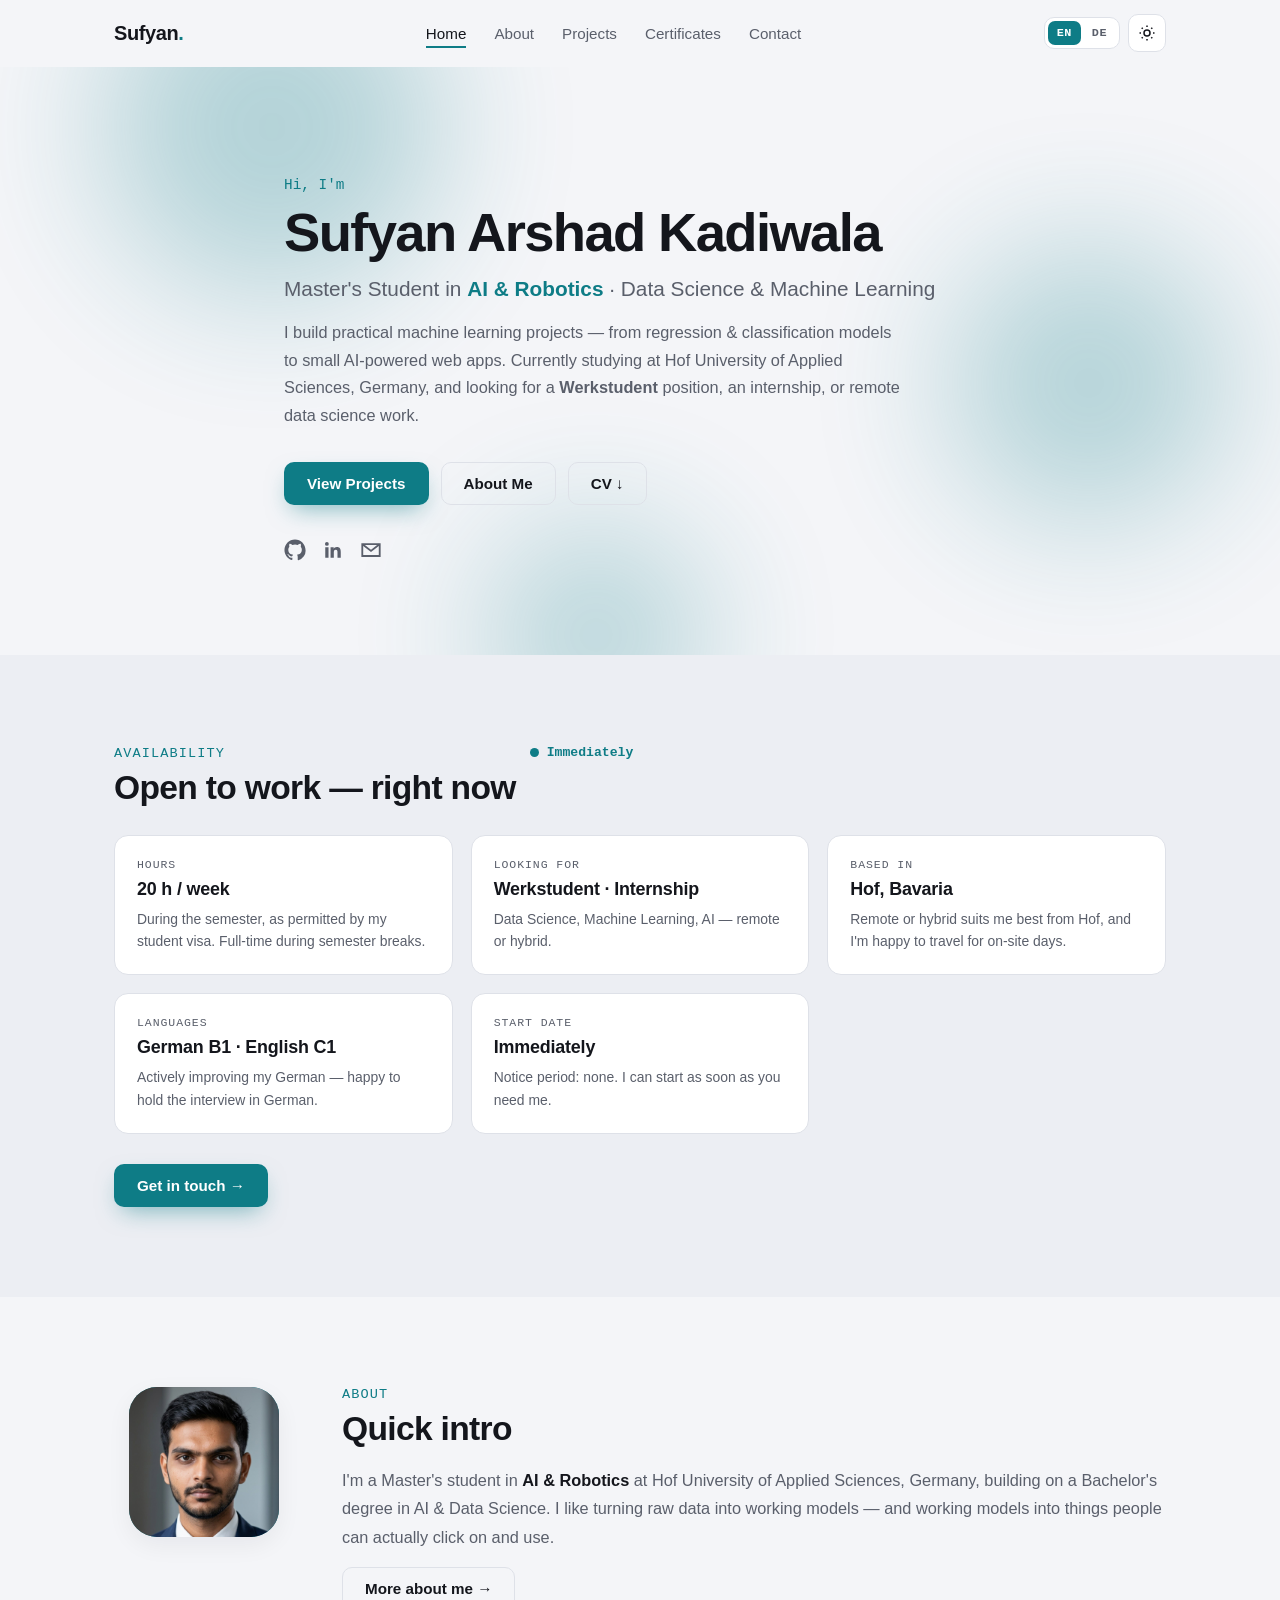
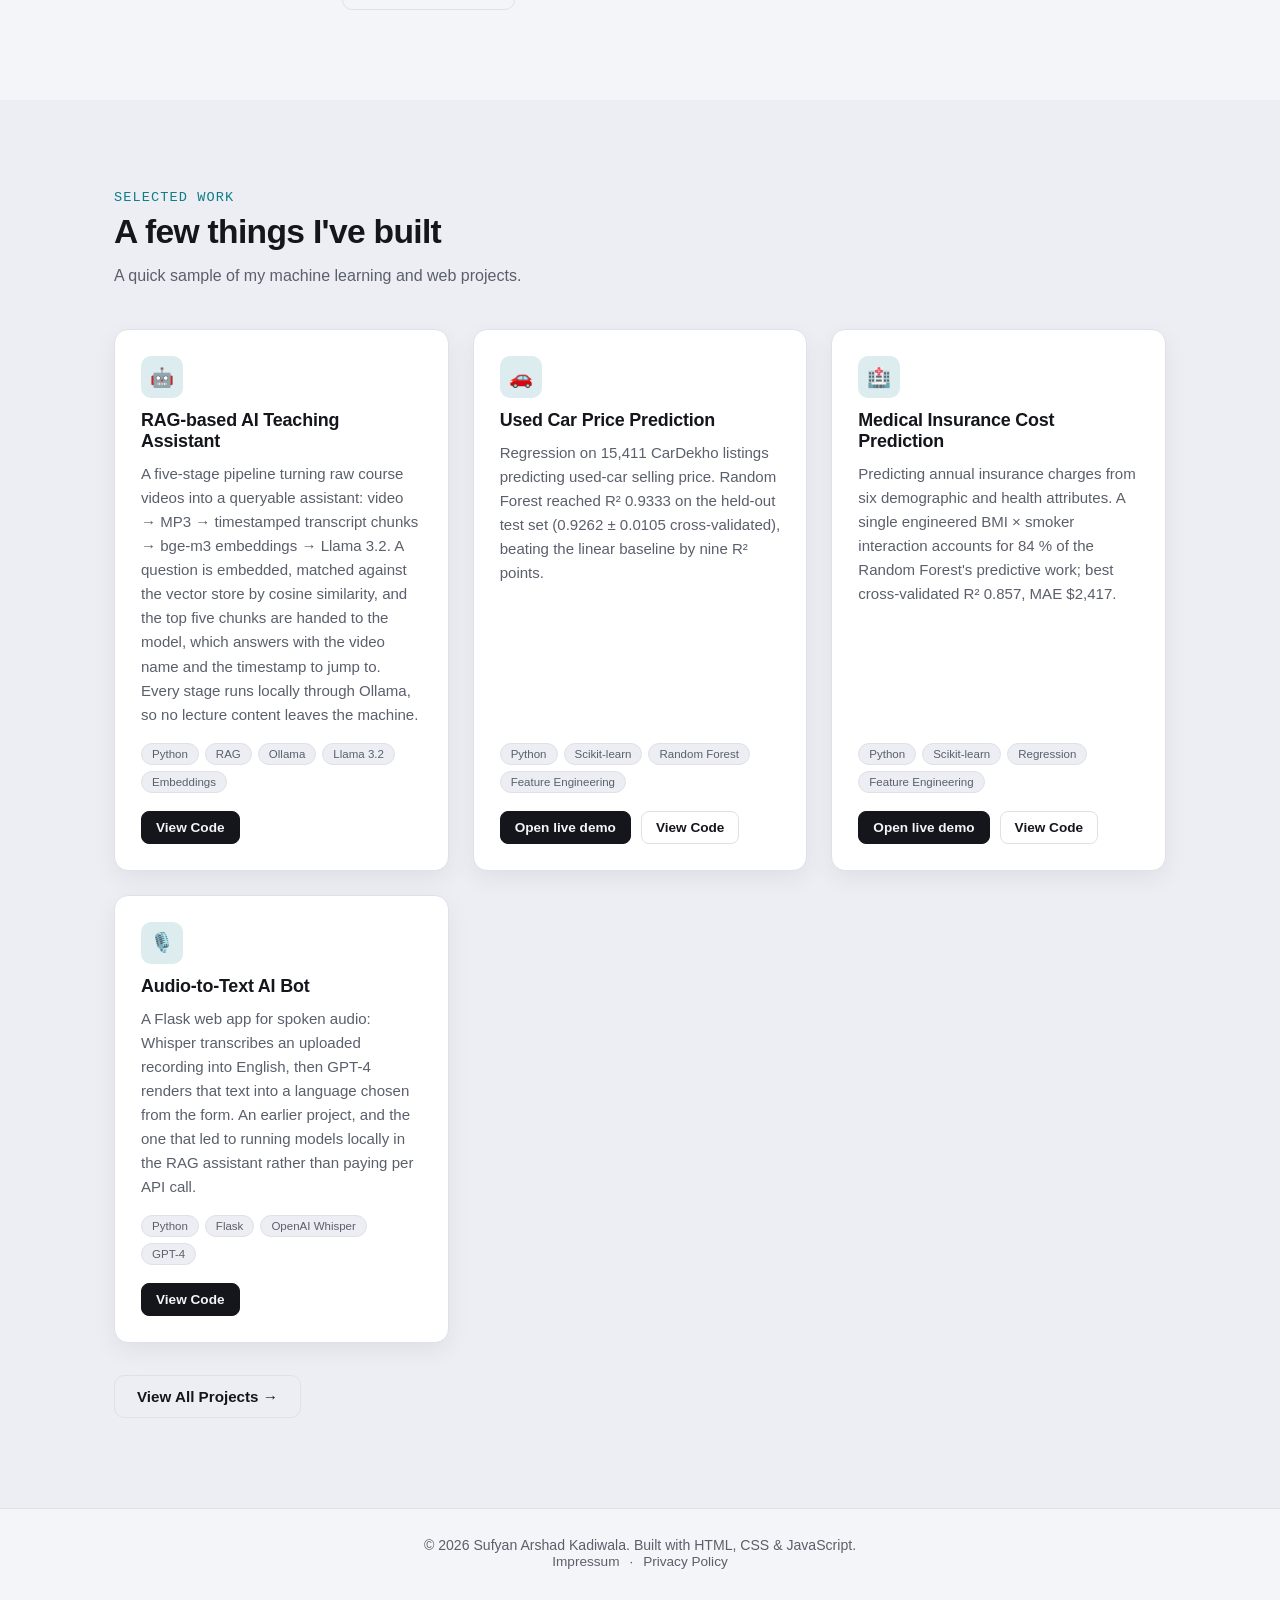
==== index.html @ c2494d97 "Remove the final grade from the education card Matches the CV, which leaves it off at the owner's re" ====
<!DOCTYPE html>
<html lang="en">
<head>
<meta charset="UTF-8" />
<meta name="viewport" content="width=device-width, initial-scale=1.0" />
<title data-i18n="meta.title.index">Sufyan Arshad Kadiwala — Data Science &amp; ML Portfolio</title>
<meta name="description" data-i18n-content="meta.desc.index" content="Portfolio of Sufyan Arshad Kadiwala — Master's student in AI &amp; Robotics, showcasing data science and machine learning projects. Available as a Werkstudent, 20 h/week, remote or hybrid." />
<link rel="canonical" href="https://sufyankadiwala.de/" />

<!-- Link previews (LinkedIn, WhatsApp, Slack, email clients) -->
<meta property="og:type" content="website" />
<meta property="og:site_name" content="Sufyan Arshad Kadiwala" />
<meta property="og:locale" content="en_GB" />
<meta property="og:locale:alternate" content="de_DE" />
<meta property="og:title" content="Sufyan Arshad Kadiwala — Data Science &amp; ML Portfolio" />
<meta property="og:description" content="Portfolio of Sufyan Arshad Kadiwala — Master's student in AI &amp; Robotics, showcasing data science and machine learning projects. Available as a Werkstudent, 20 h/week, remote or hybrid." />
<meta property="og:url" content="https://sufyankadiwala.de/" />
<meta property="og:image" content="https://sufyankadiwala.de/assets/og-image.png" />
<meta property="og:image:width" content="1200" />
<meta property="og:image:height" content="630" />
<meta property="og:image:alt" content="Sufyan Arshad Kadiwala — AI &amp; Robotics Master's student, open to Werkstudent roles" />
<meta name="twitter:card" content="summary_large_image" />
<meta name="twitter:title" content="Sufyan Arshad Kadiwala — Data Science &amp; ML Portfolio" />
<meta name="twitter:description" content="Portfolio of Sufyan Arshad Kadiwala — Master's student in AI &amp; Robotics, showcasing data science and machine learning projects. Available as a Werkstudent, 20 h/week, remote or hybrid." />
<meta name="twitter:image" content="https://sufyankadiwala.de/assets/og-image.png" />
<meta name="theme-color" content="#0e7c86" />

<link rel="icon" href="data:image/svg+xml,%3Csvg xmlns='http://www.w3.org/2000/svg' viewBox='0 0 100 100'%3E%3Crect width='100' height='100' rx='20' fill='%230e7c86'/%3E%3Ctext x='50' y='68' font-size='55' font-family='Arial, sans-serif' font-weight='bold' fill='white' text-anchor='middle'%3ESK%3C/text%3E%3C/svg%3E" />

<!-- Fonts are self-hosted in assets/fonts (see css/style.css) - no request leaves this origin -->
<link rel="stylesheet" href="css/style.css?v=4497ea01" />

<!-- Set theme + language before first paint so there is no flash -->
<script>
(function () {
  var d = document.documentElement;
  d.classList.add("js");
  var theme = "light", lang = "en";
  try {
    theme = localStorage.getItem("theme") ||
      (window.matchMedia("(prefers-color-scheme: dark)").matches ? "dark" : "light");
    lang = localStorage.getItem("lang") ||
      ((navigator.language || "en").slice(0, 2).toLowerCase() === "de" ? "de" : "en");
  } catch (e) {}
  d.setAttribute("data-theme", theme);
  d.setAttribute("data-lang", lang);
  d.setAttribute("lang", lang);
})();
</script>
</head>
<body data-current="index">

<a class="skip-link" href="#main" data-i18n="nav.skip">Skip to content</a>

<header class="site-header">
  <div class="container nav-inner">
    <a href="index.html" class="logo">Sufyan<span>.</span></a>

    <nav class="nav-links" id="navLinks" aria-label="Main">
      <a href="index.html" data-page="index" data-i18n="nav.home">Home</a>
      <a href="about.html" data-page="about" data-i18n="nav.about">About</a>
      <a href="projects.html" data-page="projects" data-i18n="nav.projects">Projects</a>
      <a href="certificates.html" data-page="certificates" data-i18n="nav.certificates">Certificates</a>
      <a href="contact.html" data-page="contact" data-i18n="nav.contact">Contact</a>
    </nav>

    <div class="nav-actions">
      <div class="lang-switch" role="group" aria-label="Change language" data-i18n-aria="nav.lang">
        <button type="button" data-lang-btn="en" aria-pressed="true">EN</button>
        <button type="button" data-lang-btn="de" aria-pressed="false">DE</button>
      </div>

      <button id="themeToggle" class="icon-btn" aria-label="Toggle dark mode" data-i18n-aria="nav.theme" data-i18n-title="nav.theme" title="Toggle dark mode">
        <svg class="icon icon-sun" viewBox="0 0 24 24" fill="none" stroke="currentColor" stroke-width="2" aria-hidden="true"><circle cx="12" cy="12" r="4"/><path d="M12 2v2M12 20v2M4.93 4.93l1.41 1.41M17.66 17.66l1.41 1.41M2 12h2M20 12h2M4.93 19.07l1.41-1.41M17.66 6.34l1.41-1.41"/></svg>
        <svg class="icon icon-moon" viewBox="0 0 24 24" fill="none" stroke="currentColor" stroke-width="2" aria-hidden="true"><path d="M21 12.79A9 9 0 1 1 11.21 3 7 7 0 0 0 21 12.79z"/></svg>
      </button>

      <button id="menuToggle" class="icon-btn menu-toggle" aria-label="Open menu" data-i18n-aria="nav.menu.open" aria-expanded="false" aria-controls="navLinks">
        <span></span><span></span><span></span>
      </button>
    </div>
  </div>
</header>

<main id="main">

  <!-- HERO -->
  <section class="hero">
    <div class="aurora-bg" aria-hidden="true"><span></span><span></span><span></span></div>
    <div class="container hero-anim hero-inner">
      <p class="eyebrow" data-i18n="hero.eyebrow">Hi, I'm</p>
      <h1 class="hero-title" data-i18n="hero.title">Sufyan Arshad Kadiwala</h1>
      <p class="hero-subtitle" data-i18n="hero.subtitle">Master's Student in <strong>AI &amp; Robotics</strong> &middot; Data Science &amp; Machine Learning</p>
      <p class="hero-desc" data-i18n="hero.desc">
        I build practical machine learning projects — from regression &amp; classification models
        to small AI-powered web apps. Currently studying at Hof University of Applied Sciences, Germany,
        and looking for a <strong>Werkstudent</strong> position, an internship, or remote data science work.
      </p>

      <div class="hero-actions">
        <a href="projects.html" class="btn btn-primary" data-i18n="hero.cta.projects">View Projects</a>
        <a href="about.html" class="btn btn-ghost" data-i18n="hero.cta.about">About Me</a>
        <!-- href is swapped to cv-en.pdf in English by initCvLink(); cv.pdf (German)
             is the default because the site is aimed at employers in Germany. -->
        <a href="cv.pdf" class="btn btn-ghost btn-resume" data-cv-link target="_blank"
           rel="noopener" data-i18n="hero.cta.resume">CV &darr;</a>
      </div>

      <div class="hero-socials">
        <a href="https://github.com/sufyan1105" target="_blank" rel="noopener" aria-label="GitHub profile" data-i18n-aria="hero.social.github"><svg viewBox="0 0 24 24" fill="currentColor" aria-hidden="true"><path d="M12 .5C5.73.5.5 5.73.5 12c0 5.1 3.29 9.4 7.86 10.94.57.1.78-.25.78-.55v-1.94c-3.2.7-3.88-1.54-3.88-1.54-.53-1.34-1.29-1.7-1.29-1.7-1.05-.72.08-.7.08-.7 1.17.08 1.78 1.2 1.78 1.2 1.03 1.78 2.71 1.26 3.37.96.1-.75.4-1.26.73-1.55-2.55-.29-5.24-1.28-5.24-5.68 0-1.26.45-2.28 1.19-3.09-.12-.29-.52-1.46.11-3.04 0 0 .97-.31 3.18 1.18a11 11 0 0 1 5.8 0c2.2-1.49 3.17-1.18 3.17-1.18.64 1.58.24 2.75.12 3.04.74.81 1.18 1.83 1.18 3.09 0 4.41-2.69 5.39-5.25 5.67.41.36.78 1.08.78 2.18v3.23c0 .3.2.66.79.55A10.51 10.51 0 0 0 23.5 12C23.5 5.73 18.27.5 12 .5Z"/></svg></a>
        <a href="https://www.linkedin.com/in/sufyan-arshad-kadiwala-a35717290/" target="_blank" rel="noopener" aria-label="LinkedIn profile" data-i18n-aria="hero.social.linkedin"><svg viewBox="0 0 24 24" fill="currentColor" aria-hidden="true"><path d="M20.45 20.45h-3.56v-5.57c0-1.33-.02-3.04-1.85-3.04-1.86 0-2.14 1.45-2.14 2.95v5.66H9.34V9h3.42v1.56h.05c.48-.9 1.64-1.85 3.38-1.85 3.6 0 4.27 2.37 4.27 5.46v6.28ZM5.34 7.43a2.07 2.07 0 1 1 0-4.14 2.07 2.07 0 0 1 0 4.14ZM7.12 20.45H3.56V9h3.56v11.45Z"/></svg></a>
        <!--email_off--><a href="mailto:kadiwalasufyan03@gmail.com" data-email-link aria-label="Send email" data-i18n-aria="hero.social.email"><svg viewBox="0 0 24 24" fill="none" stroke="currentColor" stroke-width="2" aria-hidden="true"><path d="M2.5 5.5h19v13h-19z"/><path d="m3 6 9 7 9-7"/></svg></a><!--/email_off-->
      </div>
    </div>
  </section>

  <!-- AVAILABILITY -->
  <section class="section section-alt" id="availability">
    <div class="container">
      <div class="avail-head">
        <div>
          <p class="section-eyebrow" data-i18n="avail.eyebrow">Availability</p>
          <h2 class="section-title" data-i18n="avail.title">Open to work — right now</h2>
        </div>
        <span class="status-dot" data-i18n="avail.start.value">Immediately</span>
      </div>

      <div class="avail-grid">
        <div class="avail-card reveal">
          <p class="label" data-i18n="avail.hours.label">Hours</p>
          <p class="value" data-i18n="avail.hours.value">20 h / week</p>
          <p class="note" data-i18n="avail.hours.note">During the semester, as permitted by my student visa. Full-time during semester breaks.</p>
        </div>
        <div class="avail-card reveal">
          <p class="label" data-i18n="avail.roles.label">Looking for</p>
          <p class="value" data-i18n="avail.roles.value">Werkstudent &middot; Internship</p>
          <p class="note" data-i18n="avail.roles.note">Data Science, Machine Learning, AI — remote or hybrid.</p>
        </div>
        <div class="avail-card reveal">
          <p class="label" data-i18n="avail.location.label">Based in</p>
          <p class="value" data-i18n="avail.location.value">Hof, Bavaria</p>
          <p class="note" data-i18n="avail.location.note">Remote or hybrid suits me best from Hof, and I&#39;m happy to travel for on-site days.</p>
        </div>
        <div class="avail-card reveal">
          <p class="label" data-i18n="avail.lang.label">Languages</p>
          <p class="value" data-i18n="avail.lang.value">German B1 &middot; English C1</p>
          <p class="note" data-i18n="avail.lang.note">Actively improving my German — happy to hold the interview in German.</p>
        </div>
        <div class="avail-card reveal">
          <p class="label" data-i18n="avail.start.label">Start date</p>
          <p class="value" data-i18n="avail.start.value">Immediately</p>
          <p class="note" data-i18n="avail.start.note">Notice period: none. I can start as soon as you need me.</p>
        </div>
      </div>

      <div class="avail-footer">
        <a href="contact.html" class="btn btn-primary" data-i18n="avail.cta">Get in touch &rarr;</a>
      </div>
    </div>
  </section>

  <!-- INTRO TEASER -->
  <section class="section" id="intro">
    <div class="container about-grid">
      <div class="avatar-wrap reveal">
        <div class="avatar no-photo">
          <img src="assets/profile.jpg" alt="Sufyan Arshad Kadiwala" data-i18n-alt="about.photo.alt" width="150" height="150" />
          <span class="avatar-initials" aria-hidden="true">SK</span>
        </div>
      </div>

      <div class="reveal">
        <p class="section-eyebrow" data-i18n="intro.eyebrow">About</p>
        <h2 class="section-title" data-i18n="intro.title">Quick intro</h2>
        <p class="about-text" data-i18n="intro.text">
          I'm a Master's student in <strong>AI &amp; Robotics</strong> at Hof University of Applied Sciences, Germany,
          building on a Bachelor's degree in AI &amp; Data Science. I like turning raw data into working
          models — and working models into things people can actually click on and use.
        </p>
        <div class="intro-actions">
          <a href="about.html" class="btn btn-ghost" data-i18n="intro.cta">More about me &rarr;</a>
        </div>
      </div>
    </div>
  </section>

  <!-- FEATURED PROJECTS -->
  <section class="section section-alt" id="featured">
    <div class="container">
      <p class="section-eyebrow" data-i18n="featured.eyebrow">Selected Work</p>
      <h2 class="section-title" data-i18n="featured.title">A few things I've built</h2>
      <p class="section-intro" data-i18n="featured.intro">A quick sample of my machine learning and web projects.</p>

      <noscript><p class="nojs-note" data-i18n="footer.nojs">This site needs JavaScript for the language toggle and the project list. Everything else works without it.</p></noscript>
      <div class="project-grid" id="featuredGrid"></div>

      <div class="section-footer-link">
        <a href="projects.html" class="btn btn-ghost" data-i18n="featured.cta">View All Projects &rarr;</a>
      </div>
    </div>
  </section>

</main>

<footer class="site-footer">
  <div class="container footer-inner">
    <p>&copy; <span id="year">2026</span> Sufyan Arshad Kadiwala. <span data-i18n="footer.text">Built with HTML, CSS &amp; JavaScript.</span></p>
    <p class="footer-legal">
      <a href="impressum.html" data-i18n="footer.impressum">Impressum</a>
      <span aria-hidden="true">&middot;</span>
      <a href="datenschutz.html" data-i18n="footer.datenschutz">Datenschutzerkl&auml;rung</a>
    </p>
  </div>
</footer>

<script src="js/i18n.js?v=3bd16a5f"></script>
<script src="js/script.js?v=a347d3b3"></script>
</body>
</html>
---- css/style.css ----
/* ---------- Self-hosted fonts ----------
   Served from this origin, not fonts.gstatic.com: loading Google Fonts
   from a German site transmits the visitor's IP to Google without consent
   (LG Munchen I, 3 O 17493/20). IBM Plex is licensed under the OFL 1.1.
   IBM Plex Sans is a variable font (wght 100-700) - one file, all weights.
   ---------------------------------------- */
@font-face {
  font-family: 'IBM Plex Sans';
  font-style: normal;
  font-weight: 100 700;
  font-display: swap;
  src: url(../assets/fonts/ibm-plex-sans-var-latin.woff2) format('woff2');
  unicode-range: U+0000-00FF, U+0131, U+0152-0153, U+02BB-02BC, U+02C6, U+02DA, U+02DC, U+0304, U+0308, U+0329, U+2000-206F, U+20AC, U+2122, U+2191, U+2193, U+2212, U+2215, U+FEFF, U+FFFD;
}
@font-face {
  font-family: 'IBM Plex Sans';
  font-style: normal;
  font-weight: 100 700;
  font-display: swap;
  src: url(../assets/fonts/ibm-plex-sans-var-latin-ext.woff2) format('woff2');
  unicode-range: U+0100-02BA, U+02BD-02C5, U+02C7-02CC, U+02CE-02D7, U+02DD-02FF, U+0304, U+0308, U+0329, U+1D00-1DBF, U+1E00-1E9F, U+1EF2-1EFF, U+2020, U+20A0-20AB, U+20AD-20C0, U+2113, U+2C60-2C7F, U+A720-A7FF;
}
@font-face {
  font-family: 'IBM Plex Mono';
  font-style: normal;
  font-weight: 500;
  font-display: swap;
  src: url(../assets/fonts/ibm-plex-mono-500-latin.woff2) format('woff2');
  unicode-range: U+0000-00FF, U+0131, U+0152-0153, U+02BB-02BC, U+02C6, U+02DA, U+02DC, U+0304, U+0308, U+0329, U+2000-206F, U+20AC, U+2122, U+2191, U+2193, U+2212, U+2215, U+FEFF, U+FFFD;
}
@font-face {
  font-family: 'IBM Plex Mono';
  font-style: normal;
  font-weight: 500;
  font-display: swap;
  src: url(../assets/fonts/ibm-plex-mono-500-latin-ext.woff2) format('woff2');
  unicode-range: U+0100-02BA, U+02BD-02C5, U+02C7-02CC, U+02CE-02D7, U+02DD-02FF, U+0304, U+0308, U+0329, U+1D00-1DBF, U+1E00-1E9F, U+1EF2-1EFF, U+2020, U+20A0-20AB, U+20AD-20C0, U+2113, U+2C60-2C7F, U+A720-A7FF;
}
@font-face {
  font-family: 'IBM Plex Mono';
  font-style: normal;
  font-weight: 600;
  font-display: swap;
  src: url(../assets/fonts/ibm-plex-mono-600-latin.woff2) format('woff2');
  unicode-range: U+0000-00FF, U+0131, U+0152-0153, U+02BB-02BC, U+02C6, U+02DA, U+02DC, U+0304, U+0308, U+0329, U+2000-206F, U+20AC, U+2122, U+2191, U+2193, U+2212, U+2215, U+FEFF, U+FFFD;
}
@font-face {
  font-family: 'IBM Plex Mono';
  font-style: normal;
  font-weight: 600;
  font-display: swap;
  src: url(../assets/fonts/ibm-plex-mono-600-latin-ext.woff2) format('woff2');
  unicode-range: U+0100-02BA, U+02BD-02C5, U+02C7-02CC, U+02CE-02D7, U+02DD-02FF, U+0304, U+0308, U+0329, U+1D00-1DBF, U+1E00-1E9F, U+1EF2-1EFF, U+2020, U+20A0-20AB, U+20AD-20C0, U+2113, U+2C60-2C7F, U+A720-A7FF;
}

/* ---------- Reset & base ---------- */
*, *::before, *::after { box-sizing: border-box; }
html { scroll-behavior: smooth; }
img { max-width: 100%; display: block; }
a { text-decoration: none; color: inherit; }
ul { list-style: none; margin: 0; padding: 0; }
button { font: inherit; cursor: pointer; }

/* ---------- Theme tokens ---------- */
:root {
  --bg: #f4f5f8;
  --bg-alt: #eceef3;
  --text: #14161c;
  --text-muted: #5a5f6b;
  --border: #dee1e8;
  --card: #ffffff;
  --accent: #0e7c86;
  --accent-contrast: #ffffff;
  --shadow: 0 8px 24px rgba(20, 20, 31, 0.06);
  --radius: 14px;
  --max-width: 1100px;
  --ease: cubic-bezier(.16, 1, .3, 1);
}

[data-theme="dark"] {
  --bg: #0f1115;
  --bg-alt: #14161d;
  --text: #eef0f3;
  --text-muted: #99a0ab;
  --border: #262b35;
  --card: #171a21;
  --accent: #4fd1c5;
  --accent-contrast: #0b0e17;
  --shadow: 0 8px 28px rgba(0, 0, 0, 0.45);
}

body {
  margin: 0;
  font-family: 'IBM Plex Sans', -apple-system, BlinkMacSystemFont, 'Segoe UI', sans-serif;
  background: var(--bg);
  color: var(--text);
  /* the opacity leg is the cross-fade while the language swaps */
  transition: background .25s ease, color .25s ease, opacity .14s ease;
  -webkit-font-smoothing: antialiased;
}

.container {
  max-width: var(--max-width);
  margin: 0 auto;
  padding: 0 24px;
}

.skip-link {
  position: absolute;
  left: -999px;
  top: 0;
  background: var(--accent);
  color: #fff;
  padding: 10px 16px;
  border-radius: 0 0 8px 0;
  z-index: 100;
}
.skip-link:focus { left: 0; }

/* Present in the document outline and to screen readers, but not drawn. */
.sr-only {
  position: absolute; width: 1px; height: 1px; padding: 0; margin: -1px;
  overflow: hidden; clip: rect(0 0 0 0); white-space: nowrap; border: 0;
}

/* ---------- Header ---------- */
.site-header {
  position: sticky;
  top: 0;
  z-index: 50;
  background: color-mix(in srgb, var(--bg) 85%, transparent);
  backdrop-filter: blur(10px);
  border-bottom: 1px solid transparent;
  transition: box-shadow .4s var(--ease), border-color .4s ease;
}
.site-header.scrolled {
  border-color: var(--border);
  box-shadow: 0 8px 24px rgba(20, 20, 31, 0.06);
}
[data-theme="dark"] .site-header.scrolled { box-shadow: 0 8px 24px rgba(0, 0, 0, 0.4); }

.scroll-progress {
  position: fixed;
  top: 0; left: 0;
  height: 3px;
  width: 0%;
  background: var(--accent);
  z-index: 999;
  transition: width .12s linear;
}
.nav-inner {
  display: flex;
  flex-wrap: wrap;
  align-items: center;
  justify-content: space-between;
  gap: 10px 28px;
  /* keep the .container side padding — without it the logo sits flush
     against the screen edge on narrow viewports */
  padding: 14px 24px;
}
.logo {
  font-weight: 800;
  font-size: 1.25rem;
  letter-spacing: -0.02em;
}
.logo span {
  color: var(--accent);
  display: inline-block;
  transition: transform .35s var(--ease);
}
.logo:hover span { transform: scale(1.5) rotate(12deg); }

.nav-links {
  display: flex;
  flex-wrap: wrap;
  gap: 10px 28px;
}
.nav-links a {
  font-weight: 500;
  font-size: 0.95rem;
  color: var(--text-muted);
  position: relative;
  padding: 6px 0;
  transition: color .2s ease;
}
.nav-links a:hover { color: var(--text); }
.nav-links a::after {
  content: "";
  position: absolute;
  left: 0; right: 100%;
  bottom: 0;
  height: 2px;
  background: var(--accent);
  transition: right .25s ease;
}
.nav-links a:hover::after { right: 0; }

.nav-actions { display: flex; align-items: center; gap: 8px; }
.icon-btn {
  display: inline-flex;
  align-items: center;
  justify-content: center;
  width: 38px; height: 38px;
  border-radius: 10px;
  border: 1px solid var(--border);
  background: var(--card);
  color: var(--text);
  position: relative;
  transition: transform .2s ease, border-color .2s ease, color .2s ease;
}
.icon-btn:hover { border-color: var(--accent); color: var(--accent); transform: translateY(-2px); }
.icon-btn svg { width: 18px; height: 18px; }
.icon-btn svg.icon {
  position: absolute; inset: 0; margin: auto;
  transition: transform .5s var(--ease), opacity .35s ease;
}
.icon-sun { opacity: 1; transform: rotate(0deg) scale(1); }
.icon-moon { opacity: 0; transform: rotate(-90deg) scale(.4); }
[data-theme="dark"] .icon-sun { opacity: 0; transform: rotate(90deg) scale(.4); }
[data-theme="dark"] .icon-moon { opacity: 1; transform: rotate(0deg) scale(1); }


/* ---------- Buttons ---------- */
.btn {
  display: inline-flex;
  align-items: center;
  justify-content: center;
  padding: 12px 22px;
  border-radius: 10px;
  font-weight: 600;
  font-size: 0.95rem;
  border: 1px solid transparent;
  position: relative;
  overflow: hidden;
  transition: transform .3s var(--ease), box-shadow .3s var(--ease), background .2s ease, border-color .2s ease;
}
.btn:hover { transform: translateY(-2px); }
.btn::after {
  content: "";
  position: absolute;
  top: 0; left: -60%;
  width: 45%; height: 100%;
  background: linear-gradient(120deg, transparent, rgba(255,255,255,.35), transparent);
  transform: skewX(-20deg);
  transition: left .65s var(--ease);
}
.btn:hover::after { left: 130%; }
.btn-primary {
  background: var(--accent);
  color: #fff;
  box-shadow: 0 10px 24px -8px color-mix(in srgb, var(--accent) 55%, transparent);
}
.btn-ghost {
  background: transparent;
  border-color: var(--border);
  color: var(--text);
}
.btn-ghost:hover { border-color: var(--accent); color: var(--accent); }

/* ---------- Hero ---------- */
.hero { padding: 110px 0 90px; position: relative; overflow: hidden; }
.hero-inner { max-width: 760px; }

/* ---------- Aurora background (hero + page headers) ---------- */
.aurora-bg {
  position: absolute;
  inset: 0;
  z-index: 0;
  overflow: hidden;
  pointer-events: none;
}
.aurora-bg span {
  position: absolute;
  border-radius: 50%;
  filter: blur(70px);
  opacity: .28;
  background: var(--accent);
  animation: auroraFloat 16s ease-in-out infinite;
}
.aurora-bg span:nth-child(1) { width: 340px; height: 340px; top: -110px; left: 8%; }
.aurora-bg span:nth-child(2) { width: 280px; height: 280px; top: 30%; right: 4%; animation-delay: 4s; }
.aurora-bg span:nth-child(3) { width: 220px; height: 220px; bottom: -90px; left: 38%; animation-delay: 8s; }

@keyframes auroraFloat {
  0%, 100% { transform: translate(0, 0) scale(1); }
  50% { transform: translate(28px, -26px) scale(1.12); }
}

.hero::before, .page-hero::before {
  content: "";
  position: absolute;
  inset: 0;
  z-index: 0;
  pointer-events: none;
  background: radial-gradient(560px circle at var(--mx, 50%) var(--my, 15%), color-mix(in srgb, var(--accent) 12%, transparent), transparent 62%);
  opacity: 0;
  transition: opacity .5s ease;
}
.hero:hover::before, .page-hero:hover::before { opacity: 1; }

.hero-inner, .hero > .container, .page-hero > .container {
  position: relative;
  z-index: 1;
}
.eyebrow {
  font-family: 'IBM Plex Mono', monospace;
  color: var(--accent);
  font-size: 0.9rem;
  margin: 0 0 10px;
}
.hero-title {
  font-size: clamp(2.2rem, 6vw, 3.4rem);
  font-weight: 800;
  letter-spacing: -0.03em;
  margin: 0 0 14px;
  line-height: 1.1;
  text-wrap: balance;
}
.hero-subtitle {
  font-size: clamp(1.05rem, 2.4vw, 1.3rem);
  color: var(--text-muted);
  margin: 0 0 18px;
}
.hero-subtitle strong {
  color: var(--accent);
  font-weight: 700;
}
.hero-desc {
  color: var(--text-muted);
  font-size: 1.02rem;
  line-height: 1.7;
  max-width: 620px;
  margin: 0 0 32px;
}
.hero-actions { display: flex; flex-wrap: wrap; gap: 12px; margin-bottom: 34px; }
.hero-socials { display: flex; gap: 16px; }
.hero-socials a {
  color: var(--text-muted);
  transition: color .2s ease, transform .2s ease;
}
.hero-socials a:hover { color: var(--accent); transform: translateY(-2px); }
.hero-socials svg { width: 22px; height: 22px; }

/* ---------- Sections ---------- */
.section { padding: 90px 0; }
.section-alt { background: var(--bg-alt); }
.section-eyebrow {
  font-family: 'IBM Plex Mono', monospace;
  color: var(--accent);
  font-size: 0.85rem;
  margin: 0 0 8px;
  text-transform: uppercase;
  letter-spacing: 0.08em;
}
.section-title {
  font-size: clamp(1.6rem, 3.6vw, 2.1rem);
  font-weight: 800;
  letter-spacing: -0.02em;
  margin: 0 0 18px;
  text-wrap: balance;
}
.section-intro {
  color: var(--text-muted);
  max-width: 640px;
  margin: -6px 0 40px;
  line-height: 1.6;
}

/* ---------- About ---------- */
.about-grid {
  display: grid;
  grid-template-columns: 180px 1fr;
  gap: 48px;
  align-items: start;
}
.avatar-wrap { display: flex; justify-content: center; }
.avatar {
  width: 150px; height: 150px;
  border-radius: 28px;
  background: var(--accent);
  color: #fff;
  display: flex; align-items: center; justify-content: center;
  font-size: 2.4rem;
  font-weight: 800;
  box-shadow: var(--shadow);
  overflow: hidden;
  transition: transform .3s var(--ease);
}
.avatar:hover { transform: scale(1.05) rotate(-2deg); }
.avatar img {
  width: 100%; height: 100%;
  object-fit: cover;
  object-position: center 22%;
  display: block;
}
/* Until assets/profile.jpg loads, show the "SK" initials instead */
.avatar.no-photo img { display: none; }
.avatar-initials { display: none; }
.avatar.no-photo .avatar-initials { display: block; }
.about-text {
  color: var(--text-muted);
  line-height: 1.75;
  margin: 0 0 16px;
  font-size: 1.02rem;
}
.about-text strong { color: var(--text); }
.quick-facts { margin-top: 22px; display: flex; flex-direction: column; gap: 10px; }
.quick-facts li {
  display: flex; align-items: center; gap: 10px;
  font-size: 0.96rem;
  color: var(--text);
}

/* ---------- Cards ----------
   Every card surface shares this shell; the rules further down only add
   what makes each one different (padding, layout, hover lift). Keep this
   block above them so those can still override. */
.skill-card, .project-card, .contact-card, .contact-email,
.avail-card, .cert-program, .cert-card {
  background: var(--card);
  border: 1px solid var(--border);
  border-radius: var(--radius);
}
.project-card:hover, .contact-card:hover,
.avail-card:hover, .cert-program:hover, .cert-card:hover { border-color: var(--accent); }

/* ---------- Skills ---------- */
/* Masonry columns rather than a grid: the skill groups have very different
   numbers of tags, and a row-based grid either stretches short cards (dead
   space inside) or leaves a vertical gap under them (dead space outside).
   Columns let each card sit directly under the previous one. */
.skills-grid {
  columns: 3 290px;
  column-gap: 20px;
}
.skills-grid > .skill-card {
  break-inside: avoid;
  -webkit-column-break-inside: avoid;
  margin: 0 0 20px;
  /* a transformed element inside a multicol container can break column
     fragmentation, so these fade in without the translate */
  transform: none !important;
}
.skill-card {
  padding: 22px;
  display: flex;
  flex-direction: column;
  transition: opacity .6s ease, transform .6s ease;
}
.skill-card h3 { margin: 0 0 14px; font-size: 1rem; }
.tag-row { display: flex; flex-wrap: wrap; gap: 8px; }
.tag {
  font-size: 0.8rem;
  font-weight: 500;
  padding: 6px 12px;
  border-radius: 999px;
  background: var(--bg-alt);
  border: 1px solid var(--border);
  color: var(--text-muted);
}
[data-theme="dark"] .tag { background: rgba(255,255,255,0.04); }

/* ---------- Projects ---------- */
.project-grid {
  display: grid;
  grid-template-columns: repeat(auto-fit, minmax(300px, 1fr));
  gap: 24px;
}
.project-card {
  padding: 26px;
  display: flex;
  flex-direction: column;
  box-shadow: var(--shadow);
  transition: transform .2s ease, border-color .2s ease, opacity .6s ease;
}
.project-card:hover { transform: translateY(-4px); }
.project-card-top { display: flex; align-items: center; justify-content: space-between; margin-bottom: 12px; }
.project-icon {
  width: 42px; height: 42px;
  border-radius: 10px;
  display: flex; align-items: center; justify-content: center;
  background: color-mix(in srgb, var(--accent) 14%, transparent);
  color: var(--accent);
  font-size: 1.2rem;
}
.project-card h3 { margin: 0 0 10px; font-size: 1.12rem; letter-spacing: -0.01em; }
.project-card p {
  color: var(--text-muted);
  font-size: 0.94rem;
  line-height: 1.6;
  margin: 0 0 16px;
  flex-grow: 1;
}
.project-tags { display: flex; flex-wrap: wrap; gap: 6px; margin-bottom: 18px; }
.project-tags .tag { font-size: 0.72rem; padding: 4px 10px; }
.project-links { display: flex; gap: 10px; flex-wrap: wrap; }
.project-links a {
  font-size: 0.85rem;
  font-weight: 600;
  padding: 8px 14px;
  border-radius: 8px;
  border: 1px solid var(--border);
  display: inline-flex;
  align-items: center;
  gap: 6px;
  transition: border-color .2s ease, color .2s ease;
}
.project-links a:hover { border-color: var(--accent); color: var(--accent); }
.project-links a.primary {
  background: var(--text);
  color: var(--bg);
  border-color: var(--text);
}
[data-theme="dark"] .project-links a.primary { background: var(--accent); border-color: var(--accent); color: #0b0e17; }
.project-links a.primary:hover { opacity: .9; color: var(--bg); }

/* ---------- Contact ---------- */
.contact-grid {
  display: grid;
  grid-template-columns: repeat(auto-fit, minmax(180px, 1fr));
  gap: 18px;
  max-width: 640px;
}
.contact-card {
  padding: 24px;
  display: flex;
  flex-direction: column;
  align-items: center;
  gap: 10px;
  font-weight: 600;
  transition: transform .2s ease, border-color .2s ease, color .2s ease, opacity .6s ease;
}
.contact-card:hover { transform: translateY(-4px); color: var(--accent); }
.contact-card svg { width: 24px; height: 24px; }

/* ---------- Footer ---------- */
.site-footer { border-top: 1px solid var(--border); padding: 28px 0; }
.footer-inner { text-align: center; }
.footer-inner p { margin: 0; color: var(--text-muted); font-size: 0.88rem; }

/* ---------- Responsive ---------- */
@media (max-width: 820px) {
  .about-grid { grid-template-columns: 1fr; }
  .avatar-wrap { justify-content: flex-start; }
  .avatar { width: 110px; height: 110px; font-size: 1.8rem; }
}

@media (max-width: 720px) {
  .hero { padding: 70px 0 60px; }
  .section { padding: 64px 0; }
}

/* ---------- Multi-page additions ---------- */
.nav-links a.active { color: var(--text); }
.nav-links a.active::after { right: 0; }

.page-hero { padding: 64px 0 8px; position: relative; overflow: hidden; }
.page-hero .section-title { margin-bottom: 10px; }

.intro-actions { margin-top: 6px; }

.section-footer-link { margin-top: 32px; }

@media (prefers-reduced-motion: reduce) {
  * { transition: none !important; animation: none !important; }
  html { scroll-behavior: auto; }
}

/* ---------- Motion ---------- */
.reveal { opacity: 1; }
html.js .reveal {
  opacity: 0;
  transform: translateY(22px) scale(.98);
  transition: opacity .7s var(--ease), transform .7s var(--ease);
}
html.js .reveal.visible {
  opacity: 1;
  transform: translateY(0) scale(1);
}

/* staggered reveal for grid items */
.project-grid > .reveal:nth-child(2), .skills-grid > .reveal:nth-child(2), .contact-grid > .reveal:nth-child(2) { transition-delay: .06s; }
.project-grid > .reveal:nth-child(3), .skills-grid > .reveal:nth-child(3), .contact-grid > .reveal:nth-child(3) { transition-delay: .12s; }
.project-grid > .reveal:nth-child(4), .skills-grid > .reveal:nth-child(4) { transition-delay: .18s; }
.project-grid > .reveal:nth-child(5) { transition-delay: .24s; }
.project-grid > .reveal:nth-child(6) { transition-delay: .3s; }

/* hero / page-header load-in */
@keyframes riseIn {
  from { opacity: 0; transform: translateY(14px); }
  to { opacity: 1; transform: translateY(0); }
}
html.js .hero-anim > * {
  opacity: 0;
  animation: riseIn .8s var(--ease) forwards;
}
.hero-anim > *:nth-child(1) { animation-delay: .05s; }
.hero-anim > *:nth-child(2) { animation-delay: .14s; }
.hero-anim > *:nth-child(3) { animation-delay: .23s; }
.hero-anim > *:nth-child(4) { animation-delay: .32s; }
.hero-anim > *:nth-child(5) { animation-delay: .41s; }
.hero-anim > *:nth-child(6) { animation-delay: .5s; }



/* ============================================================
   Language toggle (EN / DE)
   ============================================================ */
.lang-switch {
  display: inline-flex;
  align-items: center;
  padding: 3px;
  gap: 2px;
  border: 1px solid var(--border);
  border-radius: 10px;
  background: var(--card);
}
.lang-switch button {
  border: 0;
  background: transparent;
  color: var(--text-muted);
  font-family: 'IBM Plex Mono', monospace;
  font-size: 0.74rem;
  font-weight: 600;
  letter-spacing: .04em;
  padding: 5px 9px;
  border-radius: 7px;
  transition: color .2s ease, background .25s var(--ease);
}
.lang-switch button:hover { color: var(--text); }
.lang-switch button.active {
  background: var(--accent);
  color: #fff;
}
[data-theme="dark"] .lang-switch button.active { color: #0b0e17; }

body.lang-switching { opacity: .35; }

/* ============================================================
   Mobile menu
   ============================================================ */
.menu-toggle { display: none; }
.menu-toggle span {
  display: block;
  width: 17px;
  height: 2px;
  background: currentColor;
  border-radius: 2px;
  transition: transform .32s var(--ease), opacity .2s ease;
}
.menu-toggle span + span { margin-top: 4px; }
.menu-toggle.open span:nth-child(1) { transform: translateY(6px) rotate(45deg); }
.menu-toggle.open span:nth-child(2) { opacity: 0; }
.menu-toggle.open span:nth-child(3) { transform: translateY(-6px) rotate(-45deg); }

@media (max-width: 780px) {
  .nav-inner { flex-wrap: nowrap; gap: 8px; }
  .menu-toggle {
    display: inline-flex;
    flex-direction: column;
    align-items: center;
    justify-content: center;
  }
  .nav-links {
    position: absolute;
    top: 100%;
    left: 0;
    right: 0;
    flex-direction: column;
    gap: 0;
    background: var(--bg);
    border-bottom: 1px solid var(--border);
    box-shadow: var(--shadow);
    padding: 0 24px;
    max-height: 0;
    overflow: hidden;
    opacity: 0;
    transition: max-height .38s var(--ease), opacity .25s ease, padding .38s var(--ease);
  }
  .nav-links.open {
    max-height: 320px;
    opacity: 1;
    padding: 8px 24px 18px;
  }
  .nav-links a {
    font-size: 1rem;
    padding: 13px 0;
    border-bottom: 1px solid var(--border);
  }
  .nav-links a:last-child { border-bottom: 0; }
  .nav-links a::after { display: none; }
  .nav-links a.active { color: var(--accent); }
  .site-header { position: sticky; }
}

/* ============================================================
   Availability
   ============================================================ */
.avail-head {
  display: flex;
  align-items: baseline;
  gap: 14px;
  flex-wrap: wrap;
  margin-bottom: 28px;
}
.avail-head .section-title { margin-bottom: 0; }
.status-dot {
  display: inline-flex;
  align-items: center;
  gap: 8px;
  font-size: .82rem;
  font-weight: 600;
  color: var(--accent);
  font-family: 'IBM Plex Mono', monospace;
}
.status-dot::before {
  content: "";
  width: 9px; height: 9px;
  border-radius: 50%;
  background: var(--accent);
  box-shadow: 0 0 0 0 color-mix(in srgb, var(--accent) 60%, transparent);
  animation: pulse 2.4s ease-out infinite;
}
@keyframes pulse {
  0%   { box-shadow: 0 0 0 0 color-mix(in srgb, var(--accent) 55%, transparent); }
  70%  { box-shadow: 0 0 0 9px transparent; }
  100% { box-shadow: 0 0 0 0 transparent; }
}

.avail-grid {
  display: grid;
  grid-template-columns: repeat(auto-fit, minmax(280px, 1fr));
  gap: 18px;
}
.avail-card {
  padding: 22px;
  transition: opacity .6s ease, transform .6s ease, border-color .2s ease;
}
.avail-card .label {
  font-family: 'IBM Plex Mono', monospace;
  font-size: .72rem;
  text-transform: uppercase;
  letter-spacing: .08em;
  color: var(--text-muted);
  margin: 0 0 8px;
}
.avail-card .value {
  font-size: 1.12rem;
  font-weight: 700;
  letter-spacing: -.01em;
  margin: 0 0 8px;
  color: var(--text);
}
.avail-card .note {
  font-size: .87rem;
  line-height: 1.6;
  color: var(--text-muted);
  margin: 0;
}
.avail-footer { margin-top: 30px; }

/* ============================================================
   Contact: click-to-copy email
   ============================================================ */
.contact-email {
  display: flex;
  align-items: center;
  gap: 12px;
  flex-wrap: wrap;
  padding: 18px 20px;
  margin-bottom: 22px;
  max-width: 640px;
}
.contact-email .addr {
  font-family: 'IBM Plex Mono', monospace;
  font-size: .95rem;
  color: var(--text);
  word-break: break-all;
  flex: 1 1 auto;
}
.copy-btn {
  display: inline-flex;
  align-items: center;
  gap: 7px;
  padding: 9px 14px;
  border-radius: 9px;
  border: 1px solid var(--border);
  background: transparent;
  color: var(--text);
  font-size: .84rem;
  font-weight: 600;
  white-space: nowrap;
  transition: border-color .2s ease, color .2s ease, background .2s ease;
}
.copy-btn:hover { border-color: var(--accent); color: var(--accent); }
.copy-btn svg { width: 15px; height: 15px; flex: none; }
.copy-btn.copied { border-color: var(--accent); background: color-mix(in srgb, var(--accent) 14%, transparent); color: var(--accent); }
.copy-btn.copied .icon-copy { display: none; }
.copy-btn .icon-check { display: none; }
.copy-btn.copied .icon-check { display: inline; }
.copy-btn.copy-failed { border-color: #d9534f; color: #d9534f; }
.contact-hint {
  color: var(--text-muted);
  font-size: .88rem;
  margin: 0 0 34px;
  max-width: 640px;
}

/* ============================================================
   No-JS notice
   ============================================================ */
.nojs-note {
  background: var(--bg-alt);
  border: 1px solid var(--border);
  border-radius: var(--radius);
  padding: 18px 20px;
  color: var(--text-muted);
  font-size: .92rem;
  margin-bottom: 24px;
}

/* ============================================================
   Certificates
   ============================================================ */
.cert-program-list {
  display: flex;
  flex-direction: column;
  gap: 20px;
}
.cert-program {
  padding: 26px;
  transition: opacity .6s ease, transform .6s ease, border-color .2s ease;
}
.cert-program-head {
  display: flex;
  justify-content: space-between;
  align-items: flex-start;
  gap: 20px;
  flex-wrap: wrap;
}
.cert-program h3,
.cert-card h3 {
  margin: 4px 0 8px;
  font-size: 1.24rem;
  letter-spacing: -.015em;
}
.cert-card h3 { font-size: 1.06rem; }
.cert-issuer {
  font-family: 'IBM Plex Mono', monospace;
  font-size: .74rem;
  text-transform: uppercase;
  letter-spacing: .07em;
  color: var(--accent);
  margin: 0;
}
.cert-meta {
  color: var(--text-muted);
  font-size: .88rem;
  margin: 0;
}
.cert-id {
  font-size: .74rem;
  color: var(--text-muted);
  font-family: 'IBM Plex Mono', monospace;
  margin: 10px 0 0;
  word-break: break-all;
  line-height: 1.5;
}
.cert-id span { text-transform: uppercase; letter-spacing: .06em; opacity: .75; }

.cert-actions { display: flex; gap: 9px; flex-wrap: wrap; }
.cert-link {
  display: inline-flex;
  align-items: center;
  gap: 6px;
  font-size: .82rem;
  font-weight: 600;
  padding: 8px 14px;
  border-radius: 8px;
  border: 1px solid var(--border);
  white-space: nowrap;
  transition: border-color .2s ease, color .2s ease, background .2s ease;
}
.cert-link svg { width: 13px; height: 13px; }
.cert-link:hover { border-color: var(--accent); color: var(--accent); }
.cert-link.primary {
  background: color-mix(in srgb, var(--accent) 12%, transparent);
  border-color: color-mix(in srgb, var(--accent) 45%, transparent);
  color: var(--accent);
}
.cert-link.primary:hover { background: color-mix(in srgb, var(--accent) 20%, transparent); }

.cert-skills { margin-top: 16px; }

.cert-expand {
  display: inline-flex;
  align-items: center;
  gap: 7px;
  margin-top: 18px;
  padding: 8px 13px 8px 14px;
  border-radius: 8px;
  border: 1px solid var(--border);
  background: transparent;
  color: var(--text-muted);
  font-size: .84rem;
  font-weight: 600;
  transition: color .2s ease, border-color .2s ease;
}
.cert-expand:hover { color: var(--accent); border-color: var(--accent); }
.cert-expand svg { width: 15px; height: 15px; transition: transform .3s var(--ease); }
.cert-expand.open svg { transform: rotate(180deg); }

.cert-courses {
  list-style: none;
  margin: 18px 0 0;
  padding: 0;
  border-top: 1px solid var(--border);
}
.cert-courses li {
  display: flex;
  justify-content: space-between;
  align-items: center;
  gap: 16px;
  flex-wrap: wrap;
  padding: 15px 0;
  border-bottom: 1px solid var(--border);
}
.cert-courses li:last-child { border-bottom: 0; padding-bottom: 0; }
.cert-course-main { flex: 1 1 260px; min-width: 0; }
.cert-course-title { display: block; font-weight: 600; font-size: .95rem; line-height: 1.45; }
.cert-course-date {
  display: block;
  margin-top: 3px;
  font-size: .8rem;
  color: var(--text-muted);
  font-family: 'IBM Plex Mono', monospace;
}
.cert-course-links { display: flex; gap: 8px; flex-wrap: wrap; }
.cert-course-links .cert-link { padding: 6px 11px; font-size: .77rem; }

.cert-grid {
  display: grid;
  grid-template-columns: repeat(auto-fit, minmax(280px, 1fr));
  gap: 20px;
}
.cert-card {
  padding: 24px;
  display: flex;
  flex-direction: column;
  transition: opacity .6s ease, transform .6s ease, border-color .2s ease;
}
.cert-card .cert-actions { margin-top: auto; padding-top: 18px; }

@media (max-width: 620px) {
  .cert-program-head { flex-direction: column; gap: 14px; }
  .cert-courses li { align-items: flex-start; }
}

/* Evidence badge under a skill group */
.skill-evidence {
  display: inline-flex;
  align-items: center;
  gap: 7px;
  font-size: .76rem;
  font-weight: 600;
  line-height: 1.4;
  color: var(--text-muted);
  transition: color .2s ease;
}
.skill-evidence:hover { color: var(--accent); }
.skill-evidence svg {
  width: 13px; height: 13px;
  flex: none;
  color: var(--accent);
}

/* Several evidence badges under one skill group */
.skill-evidence-list {
  display: flex;
  flex-direction: column;
  gap: 6px;
  margin-top: auto;
  padding-top: 16px;
}

/* ============================================================
   Education timeline
   ============================================================ */
.timeline {
  list-style: none;
  margin: 0;
  padding: 0 0 0 30px;
  position: relative;
  max-width: 720px;
}
.timeline::before {
  content: "";
  position: absolute;
  left: 5px;
  top: 8px;
  bottom: 8px;
  width: 2px;
  background: var(--border);
}
.timeline-item {
  position: relative;
  padding: 0 0 30px;
}
.timeline-item:last-child { padding-bottom: 0; }
/* solid dot rather than a ring, so it doesn't depend on the
   section's background colour */
.timeline-item::before {
  content: "";
  position: absolute;
  left: -29px;
  top: 7px;
  width: 10px; height: 10px;
  border-radius: 50%;
  background: var(--text-muted);
}
.timeline-item.current::before {
  background: var(--accent);
  box-shadow: 0 0 0 4px color-mix(in srgb, var(--accent) 20%, transparent);
}
.timeline-period {
  font-family: 'IBM Plex Mono', monospace;
  font-size: .78rem;
  letter-spacing: .04em;
  color: var(--text-muted);
  margin: 0 0 6px;
}
.timeline-now {
  display: inline-block;
  margin-left: 6px;
  padding: 2px 8px;
  border-radius: 999px;
  font-size: .68rem;
  font-weight: 600;
  background: color-mix(in srgb, var(--accent) 14%, transparent);
  color: var(--accent);
}
.timeline-item h3 {
  margin: 0 0 5px;
  font-size: 1.08rem;
  letter-spacing: -.01em;
}
.timeline-org {
  margin: 0;
  color: var(--text-muted);
  font-size: .93rem;
}

/* Experience entries reuse the timeline */
.timeline-kind {
  display: inline-block;
  margin-left: 8px;
  padding: 2px 8px;
  border-radius: 999px;
  font-size: .68rem;
  font-weight: 600;
  letter-spacing: .02em;
  background: var(--bg-alt);
  border: 1px solid var(--border);
  color: var(--text-muted);
}
.timeline-note {
  margin: 7px 0 0;
  color: var(--text-muted);
  font-size: .9rem;
  line-height: 1.6;
}
.timeline-item .cert-link { margin-top: 12px; }

/* ---------- Legal pages ---------- */
.legal { max-width: 760px; }
.legal h2 { font-size: 1.05rem; margin: 30px 0 8px; letter-spacing: -.01em; }
.legal h2:first-child { margin-top: 0; }
.legal p { color: var(--text-muted); line-height: 1.75; margin: 0 0 12px; font-size: .95rem; }
.legal a { color: var(--accent); }
.legal-todo { color: #c8891f; font-weight: 600; }
.footer-legal { margin-top: 8px; }
.footer-legal a { color: var(--text-muted); font-size: .85rem; }
.footer-legal a:hover { color: var(--accent); }
.footer-legal span { color: var(--text-muted); margin: 0 6px; font-size: .85rem; }
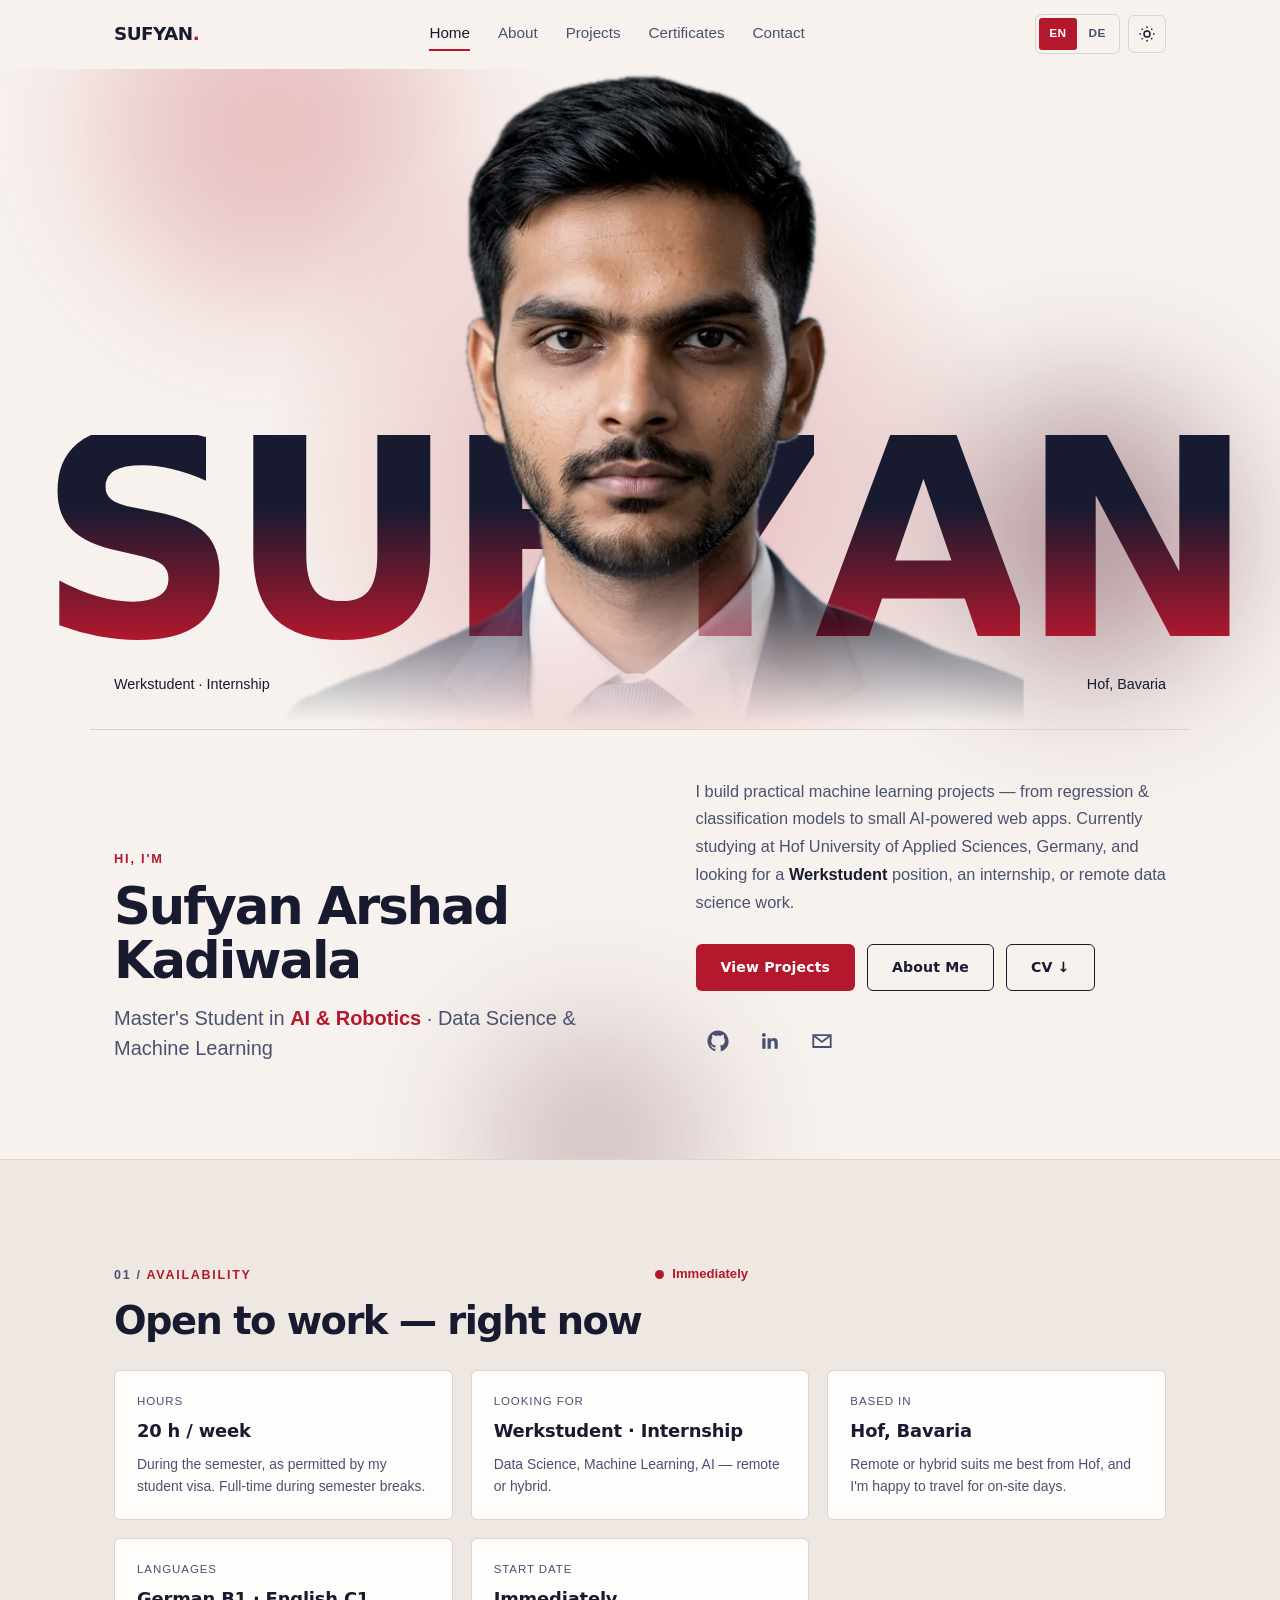
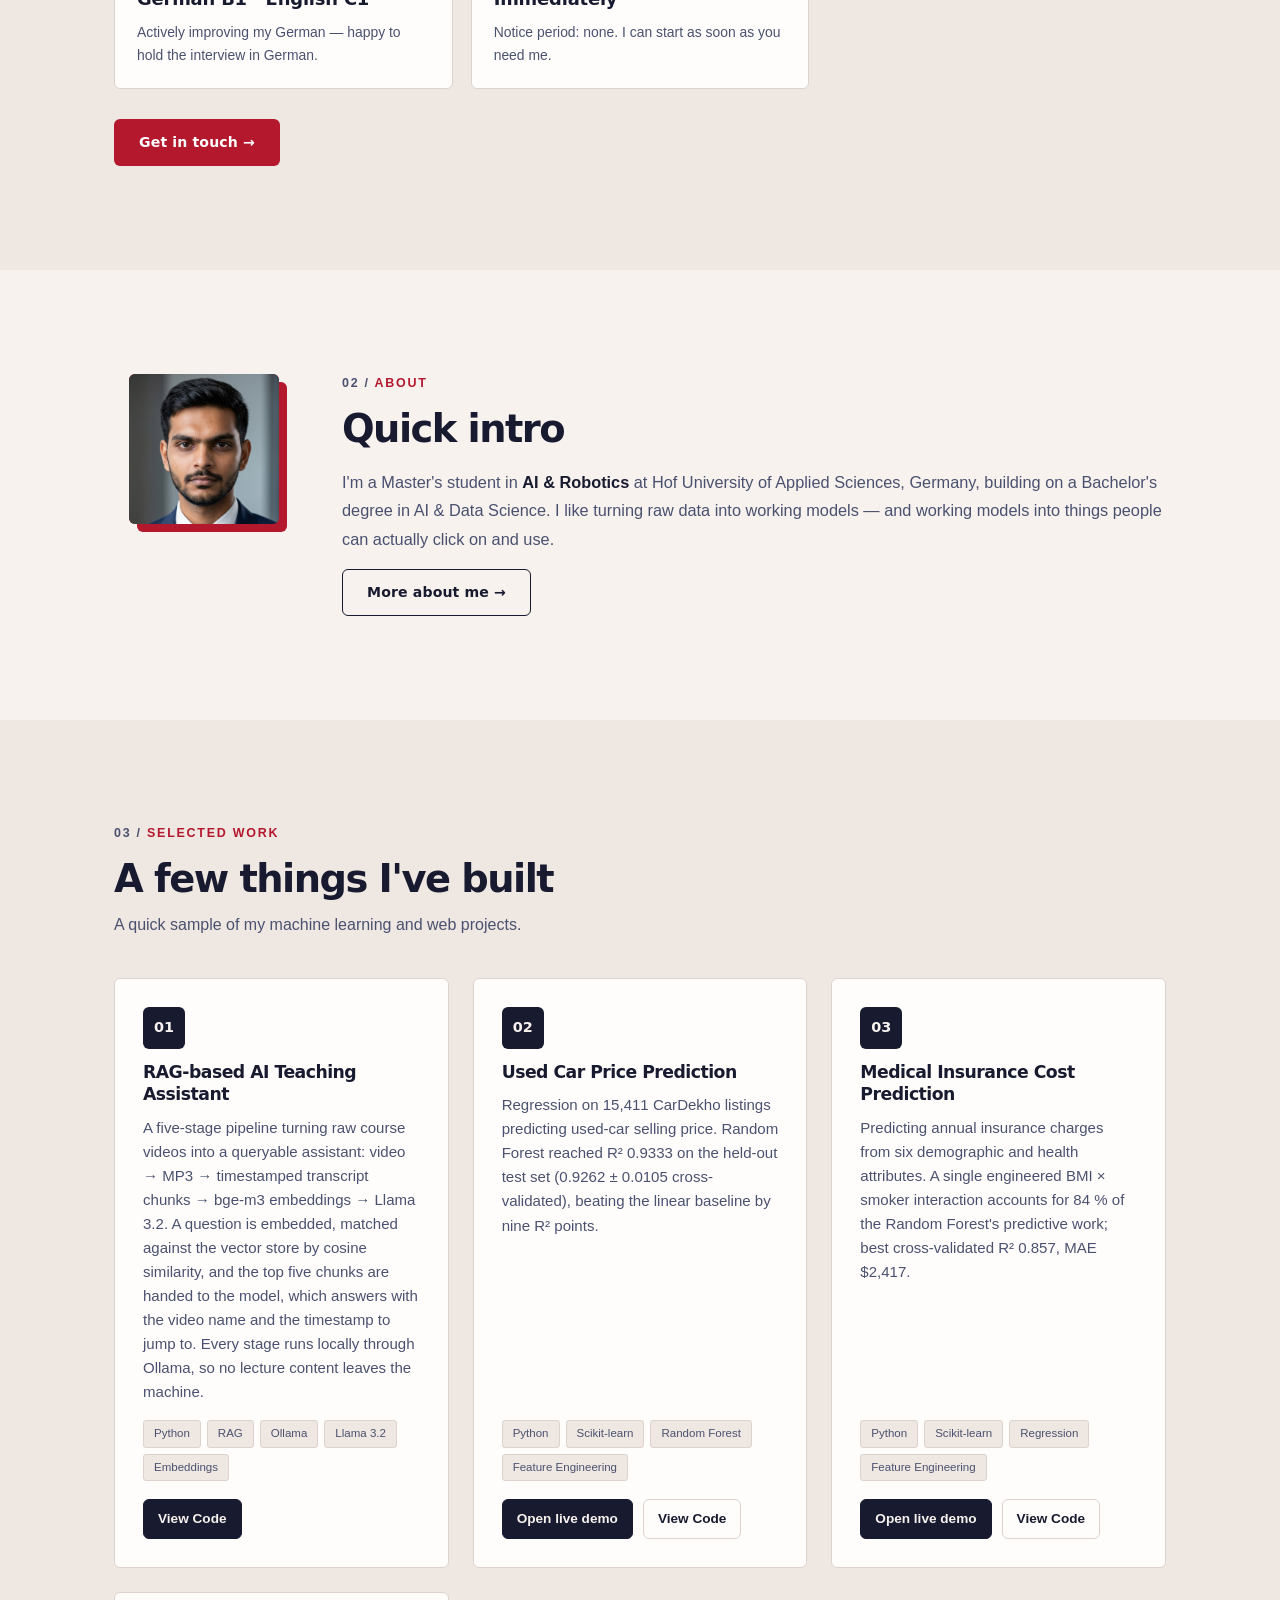
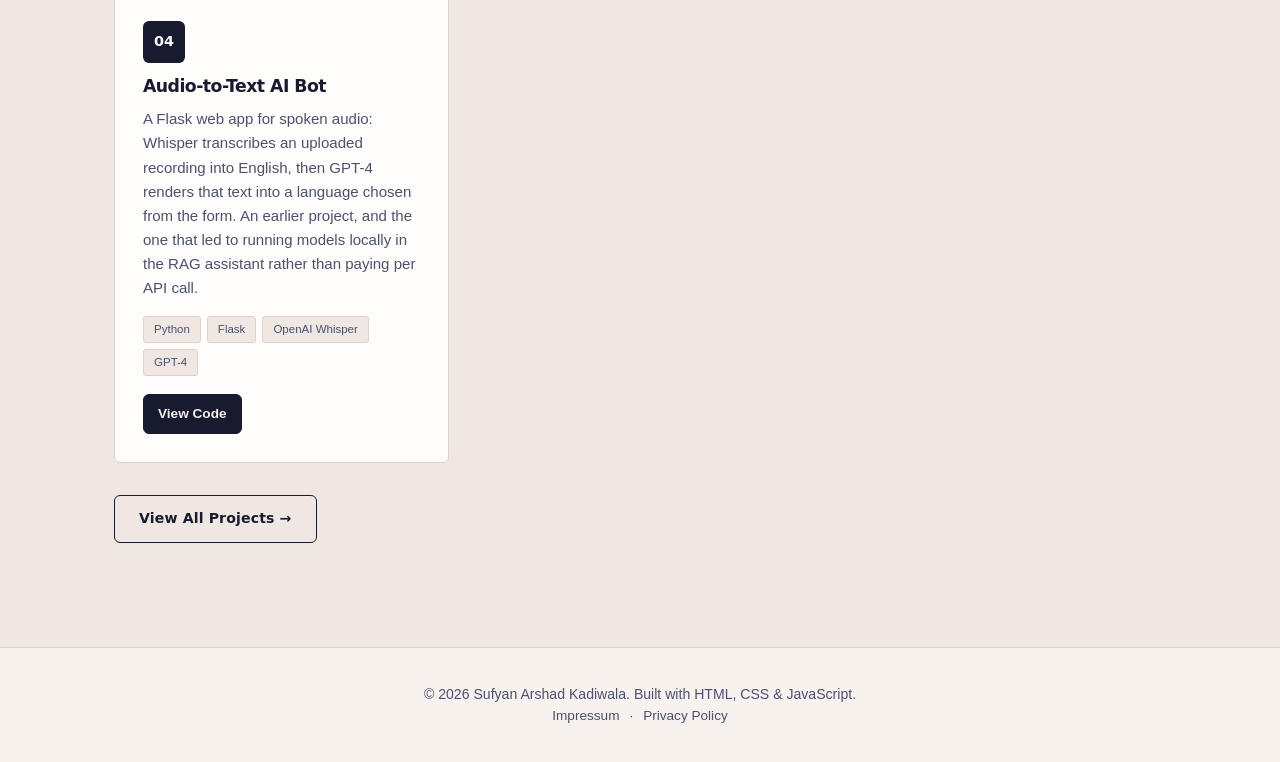
==== commit 026ecf50: "Redesign: navy/peach/crimson palette, Verdana + Helvetica, cinematic hero - New palette (navy #181A2" ====
--- a/index.html
+++ b/index.html
@@ -23,12 +23,12 @@
 <meta name="twitter:title" content="Sufyan Arshad Kadiwala — Data Science &amp; ML Portfolio" />
 <meta name="twitter:description" content="Portfolio of Sufyan Arshad Kadiwala — Master's student in AI &amp; Robotics, showcasing data science and machine learning projects. Available as a Werkstudent, 20 h/week, remote or hybrid." />
 <meta name="twitter:image" content="https://sufyankadiwala.de/assets/og-image.png" />
-<meta name="theme-color" content="#0e7c86" />
-
-<link rel="icon" href="data:image/svg+xml,%3Csvg xmlns='http://www.w3.org/2000/svg' viewBox='0 0 100 100'%3E%3Crect width='100' height='100' rx='20' fill='%230e7c86'/%3E%3Ctext x='50' y='68' font-size='55' font-family='Arial, sans-serif' font-weight='bold' fill='white' text-anchor='middle'%3ESK%3C/text%3E%3C/svg%3E" />
-
-<!-- Fonts are self-hosted in assets/fonts (see css/style.css) - no request leaves this origin -->
-<link rel="stylesheet" href="css/style.css?v=4497ea01" />
+<meta name="theme-color" content="#181a2f" />
+
+<link rel="icon" href="data:image/svg+xml,%3Csvg xmlns='http://www.w3.org/2000/svg' viewBox='0 0 100 100'%3E%3Crect width='100' height='100' rx='20' fill='%23181A2F'/%3E%3Ctext x='50' y='68' font-size='55' font-family='Arial, sans-serif' font-weight='bold' fill='%23FDA481' text-anchor='middle'%3ESK%3C/text%3E%3C/svg%3E" />
+
+<!-- System fonts only (Verdana + Helvetica, see css/style.css) - no font request leaves this origin -->
+<link rel="stylesheet" href="css/style.css?v=4cbc00ea" />
 
 <!-- Set theme + language before first paint so there is no flash -->
 <script>
@@ -87,29 +87,38 @@
   <!-- HERO -->
   <section class="hero">
     <div class="aurora-bg" aria-hidden="true"><span></span><span></span><span></span></div>
+    <!-- decorative: the name is the h1 below; the portrait is the same photo as the About avatar -->
+    <div class="hero-stage" aria-hidden="true">
+      <p class="hero-word"><span>S</span><span>U</span><span>F</span><span>Y</span><span>A</span><span>N</span></p>
+      <img class="hero-portrait" src="assets/hero-portrait.webp" alt="" width="760" height="653" fetchpriority="high" />
+      <p class="hero-caption left" data-i18n="avail.roles.value">Werkstudent &middot; Internship</p>
+      <p class="hero-caption right" data-i18n="avail.location.value">Hof, Bavaria</p>
+    </div>
     <div class="container hero-anim hero-inner">
-      <p class="eyebrow" data-i18n="hero.eyebrow">Hi, I'm</p>
-      <h1 class="hero-title" data-i18n="hero.title">Sufyan Arshad Kadiwala</h1>
-      <p class="hero-subtitle" data-i18n="hero.subtitle">Master's Student in <strong>AI &amp; Robotics</strong> &middot; Data Science &amp; Machine Learning</p>
-      <p class="hero-desc" data-i18n="hero.desc">
-        I build practical machine learning projects — from regression &amp; classification models
-        to small AI-powered web apps. Currently studying at Hof University of Applied Sciences, Germany,
-        and looking for a <strong>Werkstudent</strong> position, an internship, or remote data science work.
-      </p>
-
-      <div class="hero-actions">
-        <a href="projects.html" class="btn btn-primary" data-i18n="hero.cta.projects">View Projects</a>
-        <a href="about.html" class="btn btn-ghost" data-i18n="hero.cta.about">About Me</a>
-        <!-- href is swapped to cv-en.pdf in English by initCvLink(); cv.pdf (German)
-             is the default because the site is aimed at employers in Germany. -->
-        <a href="cv.pdf" class="btn btn-ghost btn-resume" data-cv-link target="_blank"
-           rel="noopener" data-i18n="hero.cta.resume">CV &darr;</a>
-      </div>
-
-      <div class="hero-socials">
-        <a href="https://github.com/sufyan1105" target="_blank" rel="noopener" aria-label="GitHub profile" data-i18n-aria="hero.social.github"><svg viewBox="0 0 24 24" fill="currentColor" aria-hidden="true"><path d="M12 .5C5.73.5.5 5.73.5 12c0 5.1 3.29 9.4 7.86 10.94.57.1.78-.25.78-.55v-1.94c-3.2.7-3.88-1.54-3.88-1.54-.53-1.34-1.29-1.7-1.29-1.7-1.05-.72.08-.7.08-.7 1.17.08 1.78 1.2 1.78 1.2 1.03 1.78 2.71 1.26 3.37.96.1-.75.4-1.26.73-1.55-2.55-.29-5.24-1.28-5.24-5.68 0-1.26.45-2.28 1.19-3.09-.12-.29-.52-1.46.11-3.04 0 0 .97-.31 3.18 1.18a11 11 0 0 1 5.8 0c2.2-1.49 3.17-1.18 3.17-1.18.64 1.58.24 2.75.12 3.04.74.81 1.18 1.83 1.18 3.09 0 4.41-2.69 5.39-5.25 5.67.41.36.78 1.08.78 2.18v3.23c0 .3.2.66.79.55A10.51 10.51 0 0 0 23.5 12C23.5 5.73 18.27.5 12 .5Z"/></svg></a>
-        <a href="https://www.linkedin.com/in/sufyan-arshad-kadiwala-a35717290/" target="_blank" rel="noopener" aria-label="LinkedIn profile" data-i18n-aria="hero.social.linkedin"><svg viewBox="0 0 24 24" fill="currentColor" aria-hidden="true"><path d="M20.45 20.45h-3.56v-5.57c0-1.33-.02-3.04-1.85-3.04-1.86 0-2.14 1.45-2.14 2.95v5.66H9.34V9h3.42v1.56h.05c.48-.9 1.64-1.85 3.38-1.85 3.6 0 4.27 2.37 4.27 5.46v6.28ZM5.34 7.43a2.07 2.07 0 1 1 0-4.14 2.07 2.07 0 0 1 0 4.14ZM7.12 20.45H3.56V9h3.56v11.45Z"/></svg></a>
-        <!--email_off--><a href="mailto:kadiwalasufyan03@gmail.com" data-email-link aria-label="Send email" data-i18n-aria="hero.social.email"><svg viewBox="0 0 24 24" fill="none" stroke="currentColor" stroke-width="2" aria-hidden="true"><path d="M2.5 5.5h19v13h-19z"/><path d="m3 6 9 7 9-7"/></svg></a><!--/email_off-->
+      <div>
+        <p class="eyebrow" data-i18n="hero.eyebrow">Hi, I'm</p>
+        <h1 class="hero-title" data-i18n="hero.title">Sufyan Arshad Kadiwala</h1>
+        <p class="hero-subtitle" data-i18n="hero.subtitle">Master's Student in <strong>AI &amp; Robotics</strong> &middot; Data Science &amp; Machine Learning</p>
+      </div>
+      <div>
+        <p class="hero-desc" data-i18n="hero.desc">
+          I build practical machine learning projects — from regression &amp; classification models
+          to small AI-powered web apps. Currently studying at Hof University of Applied Sciences, Germany,
+          and looking for a <strong>Werkstudent</strong> position, an internship, or remote data science work.
+        </p>
+        <div class="hero-actions">
+          <a href="projects.html" class="btn btn-primary" data-i18n="hero.cta.projects">View Projects</a>
+          <a href="about.html" class="btn btn-ghost" data-i18n="hero.cta.about">About Me</a>
+          <!-- href is swapped to cv-en.pdf in English by initCvLink(); cv.pdf (German)
+               is the default because the site is aimed at employers in Germany. -->
+          <a href="cv.pdf" class="btn btn-ghost btn-resume" data-cv-link target="_blank"
+             rel="noopener" data-i18n="hero.cta.resume">CV &darr;</a>
+        </div>
+        <div class="hero-socials">
+          <a href="https://github.com/sufyan1105" target="_blank" rel="noopener" aria-label="GitHub profile" data-i18n-aria="hero.social.github"><svg viewBox="0 0 24 24" fill="currentColor" aria-hidden="true"><path d="M12 .5C5.73.5.5 5.73.5 12c0 5.1 3.29 9.4 7.86 10.94.57.1.78-.25.78-.55v-1.94c-3.2.7-3.88-1.54-3.88-1.54-.53-1.34-1.29-1.7-1.29-1.7-1.05-.72.08-.7.08-.7 1.17.08 1.78 1.2 1.78 1.2 1.03 1.78 2.71 1.26 3.37.96.1-.75.4-1.26.73-1.55-2.55-.29-5.24-1.28-5.24-5.68 0-1.26.45-2.28 1.19-3.09-.12-.29-.52-1.46.11-3.04 0 0 .97-.31 3.18 1.18a11 11 0 0 1 5.8 0c2.2-1.49 3.17-1.18 3.17-1.18.64 1.58.24 2.75.12 3.04.74.81 1.18 1.83 1.18 3.09 0 4.41-2.69 5.39-5.25 5.67.41.36.78 1.08.78 2.18v3.23c0 .3.2.66.79.55A10.51 10.51 0 0 0 23.5 12C23.5 5.73 18.27.5 12 .5Z"/></svg></a>
+          <a href="https://www.linkedin.com/in/sufyan-arshad-kadiwala-a35717290/" target="_blank" rel="noopener" aria-label="LinkedIn profile" data-i18n-aria="hero.social.linkedin"><svg viewBox="0 0 24 24" fill="currentColor" aria-hidden="true"><path d="M20.45 20.45h-3.56v-5.57c0-1.33-.02-3.04-1.85-3.04-1.86 0-2.14 1.45-2.14 2.95v5.66H9.34V9h3.42v1.56h.05c.48-.9 1.64-1.85 3.38-1.85 3.6 0 4.27 2.37 4.27 5.46v6.28ZM5.34 7.43a2.07 2.07 0 1 1 0-4.14 2.07 2.07 0 0 1 0 4.14ZM7.12 20.45H3.56V9h3.56v11.45Z"/></svg></a>
+          <!--email_off--><a href="mailto:kadiwalasufyan03@gmail.com" data-email-link aria-label="Send email" data-i18n-aria="hero.social.email"><svg viewBox="0 0 24 24" fill="none" stroke="currentColor" stroke-width="2" aria-hidden="true"><path d="M2.5 5.5h19v13h-19z"/><path d="m3 6 9 7 9-7"/></svg></a><!--/email_off-->
+        </div>
       </div>
     </div>
   </section>
@@ -213,7 +222,7 @@
   </div>
 </footer>
 
-<script src="js/i18n.js?v=3bd16a5f"></script>
-<script src="js/script.js?v=a347d3b3"></script>
+<script src="js/i18n.js?v=cbd7a183"></script>
+<script src="js/script.js?v=e653777f"></script>
 </body>
 </html>
--- a/css/style.css
+++ b/css/style.css
@@ -1,57 +1,8 @@
-/* ---------- Self-hosted fonts ----------
-   Served from this origin, not fonts.gstatic.com: loading Google Fonts
-   from a German site transmits the visitor's IP to Google without consent
-   (LG Munchen I, 3 O 17493/20). IBM Plex is licensed under the OFL 1.1.
-   IBM Plex Sans is a variable font (wght 100-700) - one file, all weights.
+/* ---------- Type ----------
+   Verdana carries everything that matters (name, headings, key values,
+   buttons); Helvetica carries the rest. Both are system fonts, so nothing
+   is downloaded and no request leaves this origin.
    ---------------------------------------- */
-@font-face {
-  font-family: 'IBM Plex Sans';
-  font-style: normal;
-  font-weight: 100 700;
-  font-display: swap;
-  src: url(../assets/fonts/ibm-plex-sans-var-latin.woff2) format('woff2');
-  unicode-range: U+0000-00FF, U+0131, U+0152-0153, U+02BB-02BC, U+02C6, U+02DA, U+02DC, U+0304, U+0308, U+0329, U+2000-206F, U+20AC, U+2122, U+2191, U+2193, U+2212, U+2215, U+FEFF, U+FFFD;
-}
-@font-face {
-  font-family: 'IBM Plex Sans';
-  font-style: normal;
-  font-weight: 100 700;
-  font-display: swap;
-  src: url(../assets/fonts/ibm-plex-sans-var-latin-ext.woff2) format('woff2');
-  unicode-range: U+0100-02BA, U+02BD-02C5, U+02C7-02CC, U+02CE-02D7, U+02DD-02FF, U+0304, U+0308, U+0329, U+1D00-1DBF, U+1E00-1E9F, U+1EF2-1EFF, U+2020, U+20A0-20AB, U+20AD-20C0, U+2113, U+2C60-2C7F, U+A720-A7FF;
-}
-@font-face {
-  font-family: 'IBM Plex Mono';
-  font-style: normal;
-  font-weight: 500;
-  font-display: swap;
-  src: url(../assets/fonts/ibm-plex-mono-500-latin.woff2) format('woff2');
-  unicode-range: U+0000-00FF, U+0131, U+0152-0153, U+02BB-02BC, U+02C6, U+02DA, U+02DC, U+0304, U+0308, U+0329, U+2000-206F, U+20AC, U+2122, U+2191, U+2193, U+2212, U+2215, U+FEFF, U+FFFD;
-}
-@font-face {
-  font-family: 'IBM Plex Mono';
-  font-style: normal;
-  font-weight: 500;
-  font-display: swap;
-  src: url(../assets/fonts/ibm-plex-mono-500-latin-ext.woff2) format('woff2');
-  unicode-range: U+0100-02BA, U+02BD-02C5, U+02C7-02CC, U+02CE-02D7, U+02DD-02FF, U+0304, U+0308, U+0329, U+1D00-1DBF, U+1E00-1E9F, U+1EF2-1EFF, U+2020, U+20A0-20AB, U+20AD-20C0, U+2113, U+2C60-2C7F, U+A720-A7FF;
-}
-@font-face {
-  font-family: 'IBM Plex Mono';
-  font-style: normal;
-  font-weight: 600;
-  font-display: swap;
-  src: url(../assets/fonts/ibm-plex-mono-600-latin.woff2) format('woff2');
-  unicode-range: U+0000-00FF, U+0131, U+0152-0153, U+02BB-02BC, U+02C6, U+02DA, U+02DC, U+0304, U+0308, U+0329, U+2000-206F, U+20AC, U+2122, U+2191, U+2193, U+2212, U+2215, U+FEFF, U+FFFD;
-}
-@font-face {
-  font-family: 'IBM Plex Mono';
-  font-style: normal;
-  font-weight: 600;
-  font-display: swap;
-  src: url(../assets/fonts/ibm-plex-mono-600-latin-ext.woff2) format('woff2');
-  unicode-range: U+0100-02BA, U+02BD-02C5, U+02C7-02CC, U+02CE-02D7, U+02DD-02FF, U+0304, U+0308, U+0329, U+1D00-1DBF, U+1E00-1E9F, U+1EF2-1EFF, U+2020, U+20A0-20AB, U+20AD-20C0, U+2113, U+2C60-2C7F, U+A720-A7FF;
-}
 
 /* ---------- Reset & base ---------- */
 *, *::before, *::after { box-sizing: border-box; }
@@ -63,35 +14,41 @@
 
 /* ---------- Theme tokens ---------- */
 :root {
-  --bg: #f4f5f8;
-  --bg-alt: #eceef3;
-  --text: #14161c;
-  --text-muted: #5a5f6b;
-  --border: #dee1e8;
-  --card: #ffffff;
-  --accent: #0e7c86;
+  --font-display: Verdana, Geneva, 'DejaVu Sans', sans-serif;
+  --font-body: 'Helvetica Neue', Helvetica, Arial, sans-serif;
+  --bg: #f7f2ee;
+  --bg-alt: #efe7e2;
+  --text: #181a2f;
+  --text-muted: #4a5170;
+  --border: #ddd2cc;
+  --card: #fffdfb;
+  --accent: #b4182d;
+  --accent-2: #54162b;
   --accent-contrast: #ffffff;
-  --shadow: 0 8px 24px rgba(20, 20, 31, 0.06);
-  --radius: 14px;
+  --shadow: 0 10px 30px -12px rgba(24, 26, 47, 0.18);
+  --radius: 6px;
   --max-width: 1100px;
   --ease: cubic-bezier(.16, 1, .3, 1);
 }
 
 [data-theme="dark"] {
-  --bg: #0f1115;
-  --bg-alt: #14161d;
-  --text: #eef0f3;
-  --text-muted: #99a0ab;
-  --border: #262b35;
-  --card: #171a21;
-  --accent: #4fd1c5;
-  --accent-contrast: #0b0e17;
-  --shadow: 0 8px 28px rgba(0, 0, 0, 0.45);
-}
+  --bg: #181a2f;
+  --bg-alt: #1d2139;
+  --text: #f4ece7;
+  --text-muted: #aab1c8;
+  --border: #37415c;
+  --card: #242e49;
+  --accent: #fda481;
+  --accent-2: #b4182d;
+  --accent-contrast: #181a2f;
+  --shadow: 0 12px 32px -10px rgba(0, 0, 0, 0.55);
+}
+.hero, .page-hero { border-bottom: 1px solid var(--border); }
 
 body {
   margin: 0;
-  font-family: 'IBM Plex Sans', -apple-system, BlinkMacSystemFont, 'Segoe UI', sans-serif;
+  font-family: var(--font-body);
+  line-height: 1.5;
   background: var(--bg);
   color: var(--text);
   /* the opacity leg is the cross-fade while the language swaps */
@@ -99,6 +56,12 @@
   -webkit-font-smoothing: antialiased;
 }
 
+h1, h2, h3, .logo, .btn, .hero-word, .avail-card .value, .project-icon {
+  font-family: var(--font-display);
+}
+::selection { background: var(--accent); color: var(--accent-contrast); }
+:focus-visible { outline: 2px solid var(--accent); outline-offset: 3px; }
+
 .container {
   max-width: var(--max-width);
   margin: 0 auto;
@@ -110,7 +73,7 @@
   left: -999px;
   top: 0;
   background: var(--accent);
-  color: #fff;
+  color: var(--accent-contrast);
   padding: 10px 16px;
   border-radius: 0 0 8px 0;
   z-index: 100;
@@ -128,7 +91,7 @@
   position: sticky;
   top: 0;
   z-index: 50;
-  background: color-mix(in srgb, var(--bg) 85%, transparent);
+  background: color-mix(in srgb, var(--bg) 90%, transparent);
   backdrop-filter: blur(10px);
   border-bottom: 1px solid transparent;
   transition: box-shadow .4s var(--ease), border-color .4s ease;
@@ -159,9 +122,10 @@
   padding: 14px 24px;
 }
 .logo {
-  font-weight: 800;
-  font-size: 1.25rem;
-  letter-spacing: -0.02em;
+  font-weight: 700;
+  font-size: 1.15rem;
+  letter-spacing: -0.03em;
+  text-transform: uppercase;
 }
 .logo span {
   color: var(--accent);
@@ -201,9 +165,9 @@
   align-items: center;
   justify-content: center;
   width: 38px; height: 38px;
-  border-radius: 10px;
+  border-radius: var(--radius);
   border: 1px solid var(--border);
-  background: var(--card);
+  background: transparent;
   color: var(--text);
   position: relative;
   transition: transform .2s ease, border-color .2s ease, color .2s ease;
@@ -225,41 +189,132 @@
   display: inline-flex;
   align-items: center;
   justify-content: center;
-  padding: 12px 22px;
-  border-radius: 10px;
-  font-weight: 600;
-  font-size: 0.95rem;
+  min-height: 46px;
+  padding: 12px 24px;
+  border-radius: var(--radius);
+  font-weight: 700;
+  font-size: 0.88rem;
+  letter-spacing: 0.01em;
   border: 1px solid transparent;
+  transition: transform .25s var(--ease), box-shadow .25s var(--ease), background .2s ease, border-color .2s ease, color .2s ease;
+}
+.btn:hover { transform: translate(-3px, -3px); box-shadow: 3px 3px 0 var(--text); }
+.btn:active { transform: translate(0, 0); box-shadow: none; }
+.btn-primary {
+  background: var(--accent);
+  color: var(--accent-contrast);
+}
+.btn-ghost {
+  background: transparent;
+  border-color: var(--text);
+  color: var(--text);
+}
+.btn-ghost:hover { border-color: var(--accent); color: var(--accent); box-shadow: 3px 3px 0 var(--accent); }
+
+/* ---------- Hero ---------- */
+.hero { padding: 0 0 96px; position: relative; overflow: hidden; }
+.hero-stage {
   position: relative;
+  height: clamp(380px, 58vw, 660px);
   overflow: hidden;
-  transition: transform .3s var(--ease), box-shadow .3s var(--ease), background .2s ease, border-color .2s ease;
-}
-.btn:hover { transform: translateY(-2px); }
-.btn::after {
+}
+.hero-word {
+  position: absolute;
+  left: 0; right: 0;
+  bottom: 13%;
+  margin: 0;
+  text-align: center;
+  white-space: nowrap;
+  font-size: min(22vw, 360px);
+  font-weight: 700;
+  line-height: .74;
+  letter-spacing: -0.045em;
+  opacity: 0;
+  animation: wordIn 1.2s var(--ease) .1s forwards;
+  /* scroll: the word rises and grows; mouse: it drifts against the cursor */
+  translate: calc((50% - var(--mx, 50%)) * .04) calc(var(--p, 0) * -38%);
+  scale: calc(1 + var(--p, 0) * .18);
+}
+.hero-word span {
+  display: inline-block;
+  background: linear-gradient(180deg, var(--text) 35%, var(--accent));
+  -webkit-background-clip: text;
+  background-clip: text;
+  color: transparent;
+  /* letters split outward from the centre (between F and Y) on scroll */
+  translate: calc(var(--p, 0) * var(--s) * 7vw) 0;
+  will-change: translate;
+}
+.hero-word span:nth-child(1) { --s: -3; }
+.hero-word span:nth-child(2) { --s: -2; }
+.hero-word span:nth-child(3) { --s: -1; }
+.hero-word span:nth-child(4) { --s: 1; }
+.hero-word span:nth-child(5) { --s: 2; }
+.hero-word span:nth-child(6) { --s: 3; }
+/* slow breathing glow behind the portrait keeps the stage alive at rest */
+.hero-stage::before {
   content: "";
   position: absolute;
-  top: 0; left: -60%;
-  width: 45%; height: 100%;
-  background: linear-gradient(120deg, transparent, rgba(255,255,255,.35), transparent);
-  transform: skewX(-20deg);
-  transition: left .65s var(--ease);
-}
-.btn:hover::after { left: 130%; }
-.btn-primary {
-  background: var(--accent);
-  color: #fff;
-  box-shadow: 0 10px 24px -8px color-mix(in srgb, var(--accent) 55%, transparent);
-}
-.btn-ghost {
-  background: transparent;
-  border-color: var(--border);
+  left: 50%; bottom: -20%;
+  width: min(70vw, 760px); aspect-ratio: 1;
+  margin-left: max(-35vw, -380px);
+  border-radius: 50%;
+  background: radial-gradient(closest-side, color-mix(in srgb, var(--accent) 30%, transparent), transparent);
+  animation: breathe 7s ease-in-out infinite;
+  translate: 0 calc(var(--p, 0) * 20%);
+}
+@keyframes breathe {
+  0%, 100% { opacity: .55; scale: .92; }
+  50% { opacity: 1; scale: 1.06; }
+}
+@keyframes wordIn {
+  from { opacity: 0; letter-spacing: .02em; }
+  to { opacity: 1; letter-spacing: -0.045em; }
+}
+.hero-portrait {
+  position: absolute;
+  bottom: 0; left: 0; right: 0;
+  margin: 0 auto;   /* not translateX: the riseIn animation owns transform */
+  height: 100%;
+  width: auto;
+  max-width: none;
+  filter: saturate(.85) contrast(1.05);
+  translate: calc((var(--mx, 50%) - 50%) * .03) calc(var(--p, 0) * 16%);
+  scale: calc(1 - var(--p, 0) * .08);
+  transform-origin: 50% 100%;
+  will-change: translate, scale;
+  -webkit-mask-image: linear-gradient(to bottom, #000 72%, transparent 99%);
+  mask-image: linear-gradient(to bottom, #000 72%, transparent 99%);
+  animation: riseIn 1s var(--ease) .25s both;
+}
+.hero-caption {
+  position: absolute;
+  bottom: 5%;
+  margin: 0;
+  font-size: .9rem;
+  font-weight: 500;
   color: var(--text);
-}
-.btn-ghost:hover { border-color: var(--accent); color: var(--accent); }
-
-/* ---------- Hero ---------- */
-.hero { padding: 110px 0 90px; position: relative; overflow: hidden; }
-.hero-inner { max-width: 760px; }
+  opacity: calc(1 - var(--p, 0) * 3);
+  translate: 0 calc(var(--p, 0) * -60px);
+}
+.hero-caption.left { left: max(24px, calc((100% - var(--max-width)) / 2 + 24px)); }
+.hero-caption.right { right: max(24px, calc((100% - var(--max-width)) / 2 + 24px)); }
+.hero-inner {
+  display: grid;
+  grid-template-columns: 1.1fr 1fr;
+  gap: 24px 64px;
+  align-items: end;
+  padding-top: 48px;
+  border-top: 1px solid var(--border);
+}
+@media (max-width: 860px) {
+  .hero-inner { grid-template-columns: 1fr; }
+}
+@media (max-width: 640px) {
+  .hero-caption { display: none; }
+  .hero-stage { height: 112vw; }
+  .hero-word { bottom: 22%; }
+}
 
 /* ---------- Aurora background (hero + page headers) ---------- */
 .aurora-bg {
@@ -273,13 +328,14 @@
   position: absolute;
   border-radius: 50%;
   filter: blur(70px);
-  opacity: .28;
+  opacity: .22;
   background: var(--accent);
   animation: auroraFloat 16s ease-in-out infinite;
 }
 .aurora-bg span:nth-child(1) { width: 340px; height: 340px; top: -110px; left: 8%; }
-.aurora-bg span:nth-child(2) { width: 280px; height: 280px; top: 30%; right: 4%; animation-delay: 4s; }
-.aurora-bg span:nth-child(3) { width: 220px; height: 220px; bottom: -90px; left: 38%; animation-delay: 8s; }
+.aurora-bg span:nth-child(2) { width: 280px; height: 280px; top: 30%; right: 4%; animation-delay: 4s; background: var(--accent-2); opacity: .4; }
+.aurora-bg span:nth-child(3) { width: 220px; height: 220px; bottom: -90px; left: 38%; animation-delay: 8s; background: var(--accent-2); opacity: .25; }
+[data-theme="dark"] .aurora-bg span:nth-child(3) { background: #54162b; opacity: .6; }
 
 @keyframes auroraFloat {
   0%, 100% { transform: translate(0, 0) scale(1); }
@@ -298,28 +354,30 @@
 }
 .hero:hover::before, .page-hero:hover::before { opacity: 1; }
 
-.hero-inner, .hero > .container, .page-hero > .container {
+.hero-inner, .hero-stage, .hero > .container, .page-hero > .container {
   position: relative;
   z-index: 1;
 }
 .eyebrow {
-  font-family: 'IBM Plex Mono', monospace;
   color: var(--accent);
-  font-size: 0.9rem;
-  margin: 0 0 10px;
+  font-size: 0.8rem;
+  font-weight: 700;
+  text-transform: uppercase;
+  letter-spacing: .14em;
+  margin: 0 0 12px;
 }
 .hero-title {
-  font-size: clamp(2.2rem, 6vw, 3.4rem);
-  font-weight: 800;
-  letter-spacing: -0.03em;
-  margin: 0 0 14px;
-  line-height: 1.1;
+  font-size: clamp(2rem, 4.6vw, 3.2rem);
+  font-weight: 700;
+  letter-spacing: -0.04em;
+  margin: 0 0 16px;
+  line-height: 1.05;
   text-wrap: balance;
 }
 .hero-subtitle {
-  font-size: clamp(1.05rem, 2.4vw, 1.3rem);
-  color: var(--text-muted);
-  margin: 0 0 18px;
+  font-size: clamp(1.05rem, 2.2vw, 1.25rem);
+  color: var(--text-muted);
+  margin: 0;
 }
 .hero-subtitle strong {
   color: var(--accent);
@@ -330,11 +388,14 @@
   font-size: 1.02rem;
   line-height: 1.7;
   max-width: 620px;
-  margin: 0 0 32px;
-}
-.hero-actions { display: flex; flex-wrap: wrap; gap: 12px; margin-bottom: 34px; }
-.hero-socials { display: flex; gap: 16px; }
+  margin: 0 0 28px;
+}
+.hero-desc strong { color: var(--text); }
+.hero-actions { display: flex; flex-wrap: wrap; gap: 12px; margin-bottom: 28px; }
+.hero-socials { display: flex; gap: 8px; }
 .hero-socials a {
+  display: inline-flex; align-items: center; justify-content: center;
+  width: 44px; height: 44px;
   color: var(--text-muted);
   transition: color .2s ease, transform .2s ease;
 }
@@ -342,20 +403,27 @@
 .hero-socials svg { width: 22px; height: 22px; }
 
 /* ---------- Sections ---------- */
-.section { padding: 90px 0; }
+main { counter-reset: sec; }
+.section { padding: 104px 0; }
 .section-alt { background: var(--bg-alt); }
 .section-eyebrow {
-  font-family: 'IBM Plex Mono', monospace;
   color: var(--accent);
-  font-size: 0.85rem;
-  margin: 0 0 8px;
+  font-size: 0.78rem;
+  font-weight: 700;
+  margin: 0 0 14px;
   text-transform: uppercase;
-  letter-spacing: 0.08em;
+  letter-spacing: 0.14em;
+}
+.section:not(.page-hero) .section-eyebrow::before {
+  counter-increment: sec;
+  content: counter(sec, decimal-leading-zero) " / ";
+  color: var(--text-muted);
 }
 .section-title {
-  font-size: clamp(1.6rem, 3.6vw, 2.1rem);
-  font-weight: 800;
-  letter-spacing: -0.02em;
+  font-size: clamp(1.6rem, 3.6vw, 2.4rem);
+  font-weight: 700;
+  letter-spacing: -0.04em;
+  line-height: 1.12;
   margin: 0 0 18px;
   text-wrap: balance;
 }
@@ -376,9 +444,9 @@
 .avatar-wrap { display: flex; justify-content: center; }
 .avatar {
   width: 150px; height: 150px;
-  border-radius: 28px;
+  border-radius: var(--radius);
   background: var(--accent);
-  color: #fff;
+  color: var(--accent-contrast);
   display: flex; align-items: center; justify-content: center;
   font-size: 2.4rem;
   font-weight: 800;
@@ -386,7 +454,8 @@
   overflow: hidden;
   transition: transform .3s var(--ease);
 }
-.avatar:hover { transform: scale(1.05) rotate(-2deg); }
+.avatar { box-shadow: 8px 8px 0 var(--accent); }
+.avatar:hover { transform: translate(-3px, -3px); }
 .avatar img {
   width: 100%; height: 100%;
   object-fit: cover;
@@ -405,8 +474,14 @@
 }
 .about-text strong { color: var(--text); }
 .quick-facts { margin-top: 22px; display: flex; flex-direction: column; gap: 10px; }
+.quick-facts li > span[aria-hidden] { display: none; }
+.quick-facts li::before {
+  content: ""; flex: none;
+  width: 8px; height: 8px;
+  background: var(--accent);
+}
 .quick-facts li {
-  display: flex; align-items: center; gap: 10px;
+  display: flex; align-items: center; gap: 12px;
   font-size: 0.96rem;
   color: var(--text);
 }
@@ -422,7 +497,10 @@
   border-radius: var(--radius);
 }
 .project-card:hover, .contact-card:hover,
-.avail-card:hover, .cert-program:hover, .cert-card:hover { border-color: var(--accent); }
+.avail-card:hover, .cert-program:hover, .cert-card:hover {
+  border-color: var(--text);
+  box-shadow: 6px 6px 0 var(--accent);
+}
 
 /* ---------- Skills ---------- */
 /* Masonry columns rather than a grid: the skill groups have very different
@@ -453,7 +531,7 @@
   font-size: 0.8rem;
   font-weight: 500;
   padding: 6px 12px;
-  border-radius: 999px;
+  border-radius: 3px;
   background: var(--bg-alt);
   border: 1px solid var(--border);
   color: var(--text-muted);
@@ -466,24 +544,31 @@
   grid-template-columns: repeat(auto-fit, minmax(300px, 1fr));
   gap: 24px;
 }
+.project-grid { counter-reset: proj; }
 .project-card {
-  padding: 26px;
+  padding: 28px;
   display: flex;
   flex-direction: column;
-  box-shadow: var(--shadow);
-  transition: transform .2s ease, border-color .2s ease, opacity .6s ease;
-}
-.project-card:hover { transform: translateY(-4px); }
+  transition: transform .25s var(--ease), box-shadow .25s var(--ease), border-color .2s ease, opacity .6s ease;
+}
+.project-card:hover { transform: translate(-3px, -3px); }
 .project-card-top { display: flex; align-items: center; justify-content: space-between; margin-bottom: 12px; }
 .project-icon {
   width: 42px; height: 42px;
-  border-radius: 10px;
+  border-radius: var(--radius);
   display: flex; align-items: center; justify-content: center;
-  background: color-mix(in srgb, var(--accent) 14%, transparent);
-  color: var(--accent);
-  font-size: 1.2rem;
-}
-.project-card h3 { margin: 0 0 10px; font-size: 1.12rem; letter-spacing: -0.01em; }
+  background: var(--text);
+  color: var(--bg);
+  font-size: 0;
+}
+.project-icon::before {
+  counter-increment: proj;
+  content: counter(proj, decimal-leading-zero);
+  font-size: .9rem;
+  font-weight: 700;
+}
+.project-card:hover .project-icon { background: var(--accent); color: var(--accent-contrast); }
+.project-card h3 { margin: 0 0 10px; font-size: 1.08rem; letter-spacing: -0.03em; line-height: 1.3; }
 .project-card p {
   color: var(--text-muted);
   font-size: 0.94rem;
@@ -498,11 +583,12 @@
   font-size: 0.85rem;
   font-weight: 600;
   padding: 8px 14px;
-  border-radius: 8px;
+  border-radius: var(--radius);
   border: 1px solid var(--border);
   display: inline-flex;
   align-items: center;
   gap: 6px;
+  min-height: 40px;
   transition: border-color .2s ease, color .2s ease;
 }
 .project-links a:hover { border-color: var(--accent); color: var(--accent); }
@@ -511,7 +597,7 @@
   color: var(--bg);
   border-color: var(--text);
 }
-[data-theme="dark"] .project-links a.primary { background: var(--accent); border-color: var(--accent); color: #0b0e17; }
+[data-theme="dark"] .project-links a.primary { background: var(--accent); border-color: var(--accent); color: var(--accent-contrast); }
 .project-links a.primary:hover { opacity: .9; color: var(--bg); }
 
 /* ---------- Contact ---------- */
@@ -528,13 +614,13 @@
   align-items: center;
   gap: 10px;
   font-weight: 600;
-  transition: transform .2s ease, border-color .2s ease, color .2s ease, opacity .6s ease;
-}
-.contact-card:hover { transform: translateY(-4px); color: var(--accent); }
+  transition: transform .25s var(--ease), box-shadow .25s var(--ease), border-color .2s ease, color .2s ease, opacity .6s ease;
+}
+.contact-card:hover { transform: translate(-3px, -3px); color: var(--accent); }
 .contact-card svg { width: 24px; height: 24px; }
 
 /* ---------- Footer ---------- */
-.site-footer { border-top: 1px solid var(--border); padding: 28px 0; }
+.site-footer { padding: 36px 0; border-top: 1px solid var(--border); }
 .footer-inner { text-align: center; }
 .footer-inner p { margin: 0; color: var(--text-muted); font-size: 0.88rem; }
 
@@ -554,8 +640,14 @@
 .nav-links a.active { color: var(--text); }
 .nav-links a.active::after { right: 0; }
 
-.page-hero { padding: 64px 0 8px; position: relative; overflow: hidden; }
-.page-hero .section-title { margin-bottom: 10px; }
+.page-hero { padding: 96px 0 72px; position: relative; overflow: hidden; }
+.page-hero .section-title {
+  font-size: clamp(2.4rem, 7vw, 4.6rem);
+  letter-spacing: -0.05em;
+  line-height: 1;
+  margin-bottom: 18px;
+}
+.page-hero .section-intro { margin-bottom: 0; }
 
 .intro-actions { margin-top: 6px; }
 
@@ -564,6 +656,8 @@
 @media (prefers-reduced-motion: reduce) {
   * { transition: none !important; animation: none !important; }
   html { scroll-behavior: auto; }
+  /* these start at opacity 0 and rely on their animation to appear */
+  .hero-word, html.js .hero-anim > * { opacity: 1 !important; }
 }
 
 /* ---------- Motion ---------- */
@@ -596,6 +690,9 @@
 }
 .hero-anim > *:nth-child(1) { animation-delay: .05s; }
 .hero-anim > *:nth-child(2) { animation-delay: .14s; }
+/* home hero: let the name and portrait land first */
+.hero .hero-anim > *:nth-child(1) { animation-delay: .45s; }
+.hero .hero-anim > *:nth-child(2) { animation-delay: .6s; }
 .hero-anim > *:nth-child(3) { animation-delay: .23s; }
 .hero-anim > *:nth-child(4) { animation-delay: .32s; }
 .hero-anim > *:nth-child(5) { animation-delay: .41s; }
@@ -612,27 +709,26 @@
   padding: 3px;
   gap: 2px;
   border: 1px solid var(--border);
-  border-radius: 10px;
-  background: var(--card);
+  border-radius: var(--radius);
+  background: transparent;
 }
 .lang-switch button {
   border: 0;
   background: transparent;
   color: var(--text-muted);
-  font-family: 'IBM Plex Mono', monospace;
+  font-family: var(--font-body);
   font-size: 0.74rem;
   font-weight: 600;
   letter-spacing: .04em;
-  padding: 5px 9px;
-  border-radius: 7px;
+  padding: 7px 10px;
+  border-radius: 3px;
   transition: color .2s ease, background .25s var(--ease);
 }
 .lang-switch button:hover { color: var(--text); }
 .lang-switch button.active {
   background: var(--accent);
-  color: #fff;
-}
-[data-theme="dark"] .lang-switch button.active { color: #0b0e17; }
+  color: var(--accent-contrast);
+}
 
 body.lang-switching { opacity: .35; }
 
@@ -711,7 +807,7 @@
   font-size: .82rem;
   font-weight: 600;
   color: var(--accent);
-  font-family: 'IBM Plex Mono', monospace;
+  font-family: var(--font-body);
 }
 .status-dot::before {
   content: "";
@@ -737,7 +833,7 @@
   transition: opacity .6s ease, transform .6s ease, border-color .2s ease;
 }
 .avail-card .label {
-  font-family: 'IBM Plex Mono', monospace;
+  font-family: var(--font-body);
   font-size: .72rem;
   text-transform: uppercase;
   letter-spacing: .08em;
@@ -772,7 +868,7 @@
   max-width: 640px;
 }
 .contact-email .addr {
-  font-family: 'IBM Plex Mono', monospace;
+  font-family: var(--font-body);
   font-size: .95rem;
   color: var(--text);
   word-break: break-all;
@@ -846,7 +942,7 @@
 }
 .cert-card h3 { font-size: 1.06rem; }
 .cert-issuer {
-  font-family: 'IBM Plex Mono', monospace;
+  font-family: var(--font-body);
   font-size: .74rem;
   text-transform: uppercase;
   letter-spacing: .07em;
@@ -861,7 +957,7 @@
 .cert-id {
   font-size: .74rem;
   color: var(--text-muted);
-  font-family: 'IBM Plex Mono', monospace;
+  font-family: var(--font-body);
   margin: 10px 0 0;
   word-break: break-all;
   line-height: 1.5;
@@ -933,7 +1029,7 @@
   margin-top: 3px;
   font-size: .8rem;
   color: var(--text-muted);
-  font-family: 'IBM Plex Mono', monospace;
+  font-family: var(--font-body);
 }
 .cert-course-links { display: flex; gap: 8px; flex-wrap: wrap; }
 .cert-course-links .cert-link { padding: 6px 11px; font-size: .77rem; }
@@ -1023,7 +1119,7 @@
   box-shadow: 0 0 0 4px color-mix(in srgb, var(--accent) 20%, transparent);
 }
 .timeline-period {
-  font-family: 'IBM Plex Mono', monospace;
+  font-family: var(--font-body);
   font-size: .78rem;
   letter-spacing: .04em;
   color: var(--text-muted);
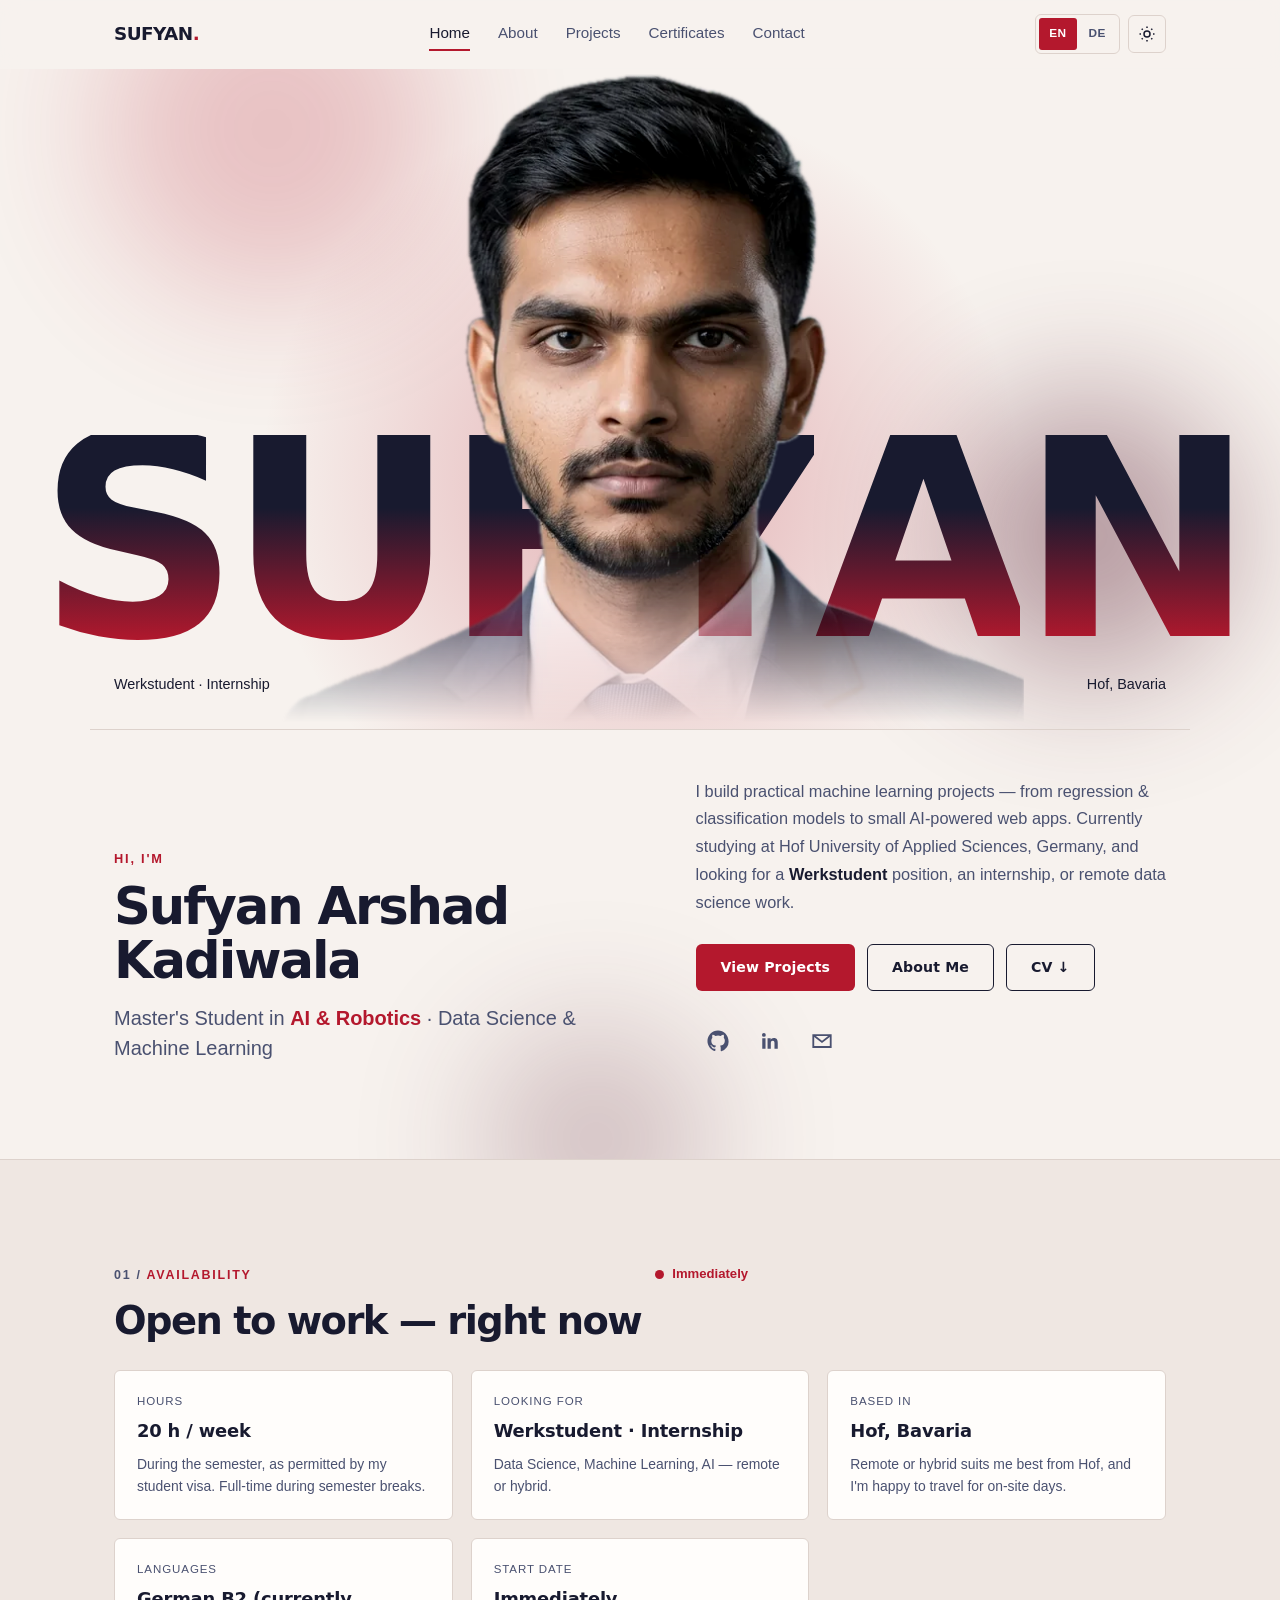
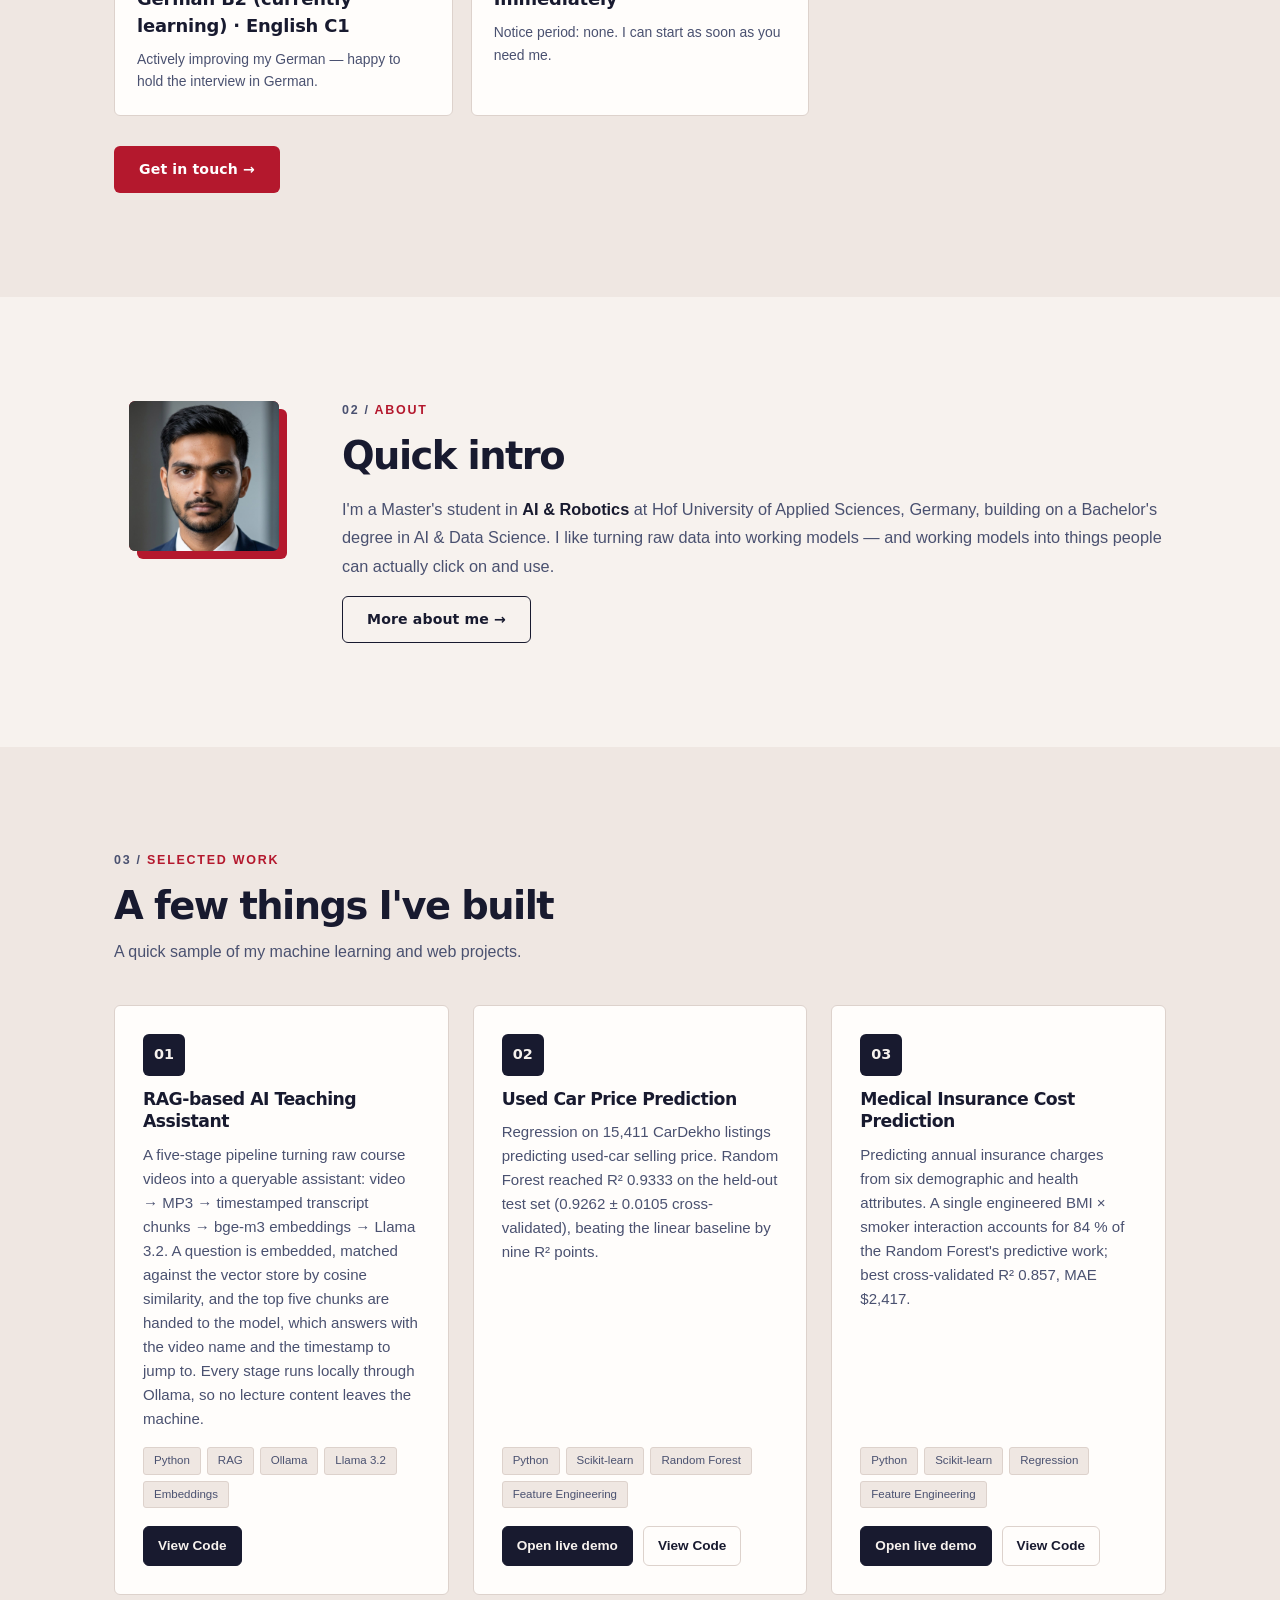
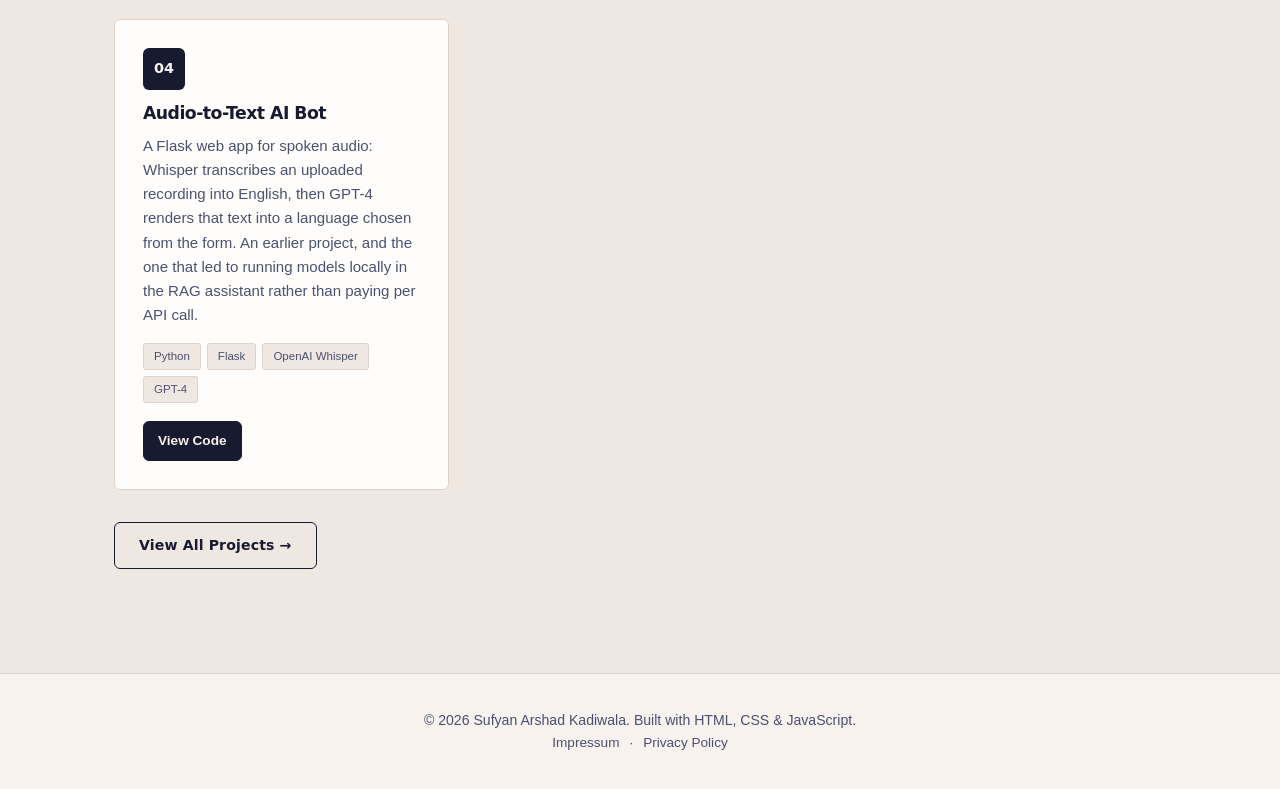
==== commit 84344fbe: "Show German as B2 (currently learning) on the home and About pages Matches the CVs. Updated the EN/D" ====
--- a/index.html
+++ b/index.html
@@ -152,7 +152,7 @@
         </div>
         <div class="avail-card reveal">
           <p class="label" data-i18n="avail.lang.label">Languages</p>
-          <p class="value" data-i18n="avail.lang.value">German B1 &middot; English C1</p>
+          <p class="value" data-i18n="avail.lang.value">German B2 (currently learning) &middot; English C1</p>
           <p class="note" data-i18n="avail.lang.note">Actively improving my German — happy to hold the interview in German.</p>
         </div>
         <div class="avail-card reveal">
@@ -222,7 +222,7 @@
   </div>
 </footer>
 
-<script src="js/i18n.js?v=cbd7a183"></script>
-<script src="js/script.js?v=e653777f"></script>
+<script src="js/i18n.js?v=89400c68"></script>
+<script src="js/script.js?v=8e91cefb"></script>
 </body>
 </html>
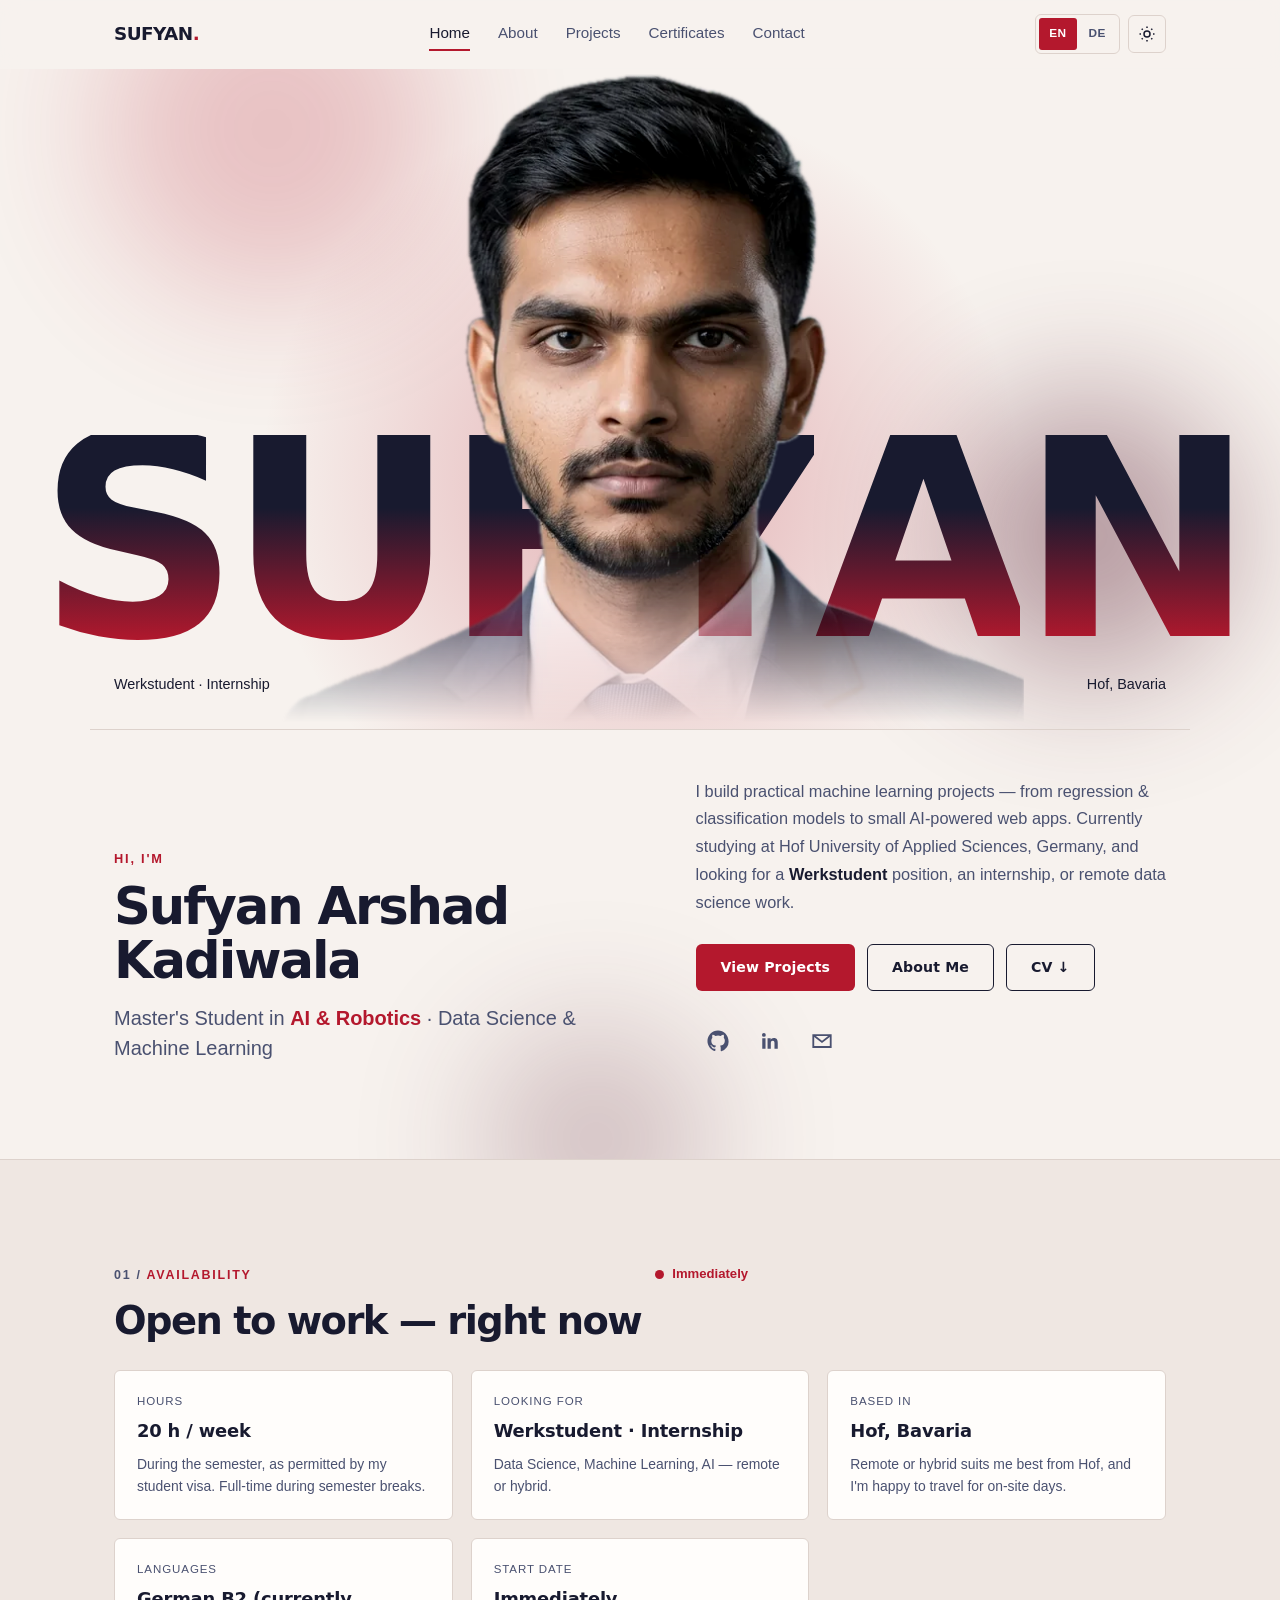
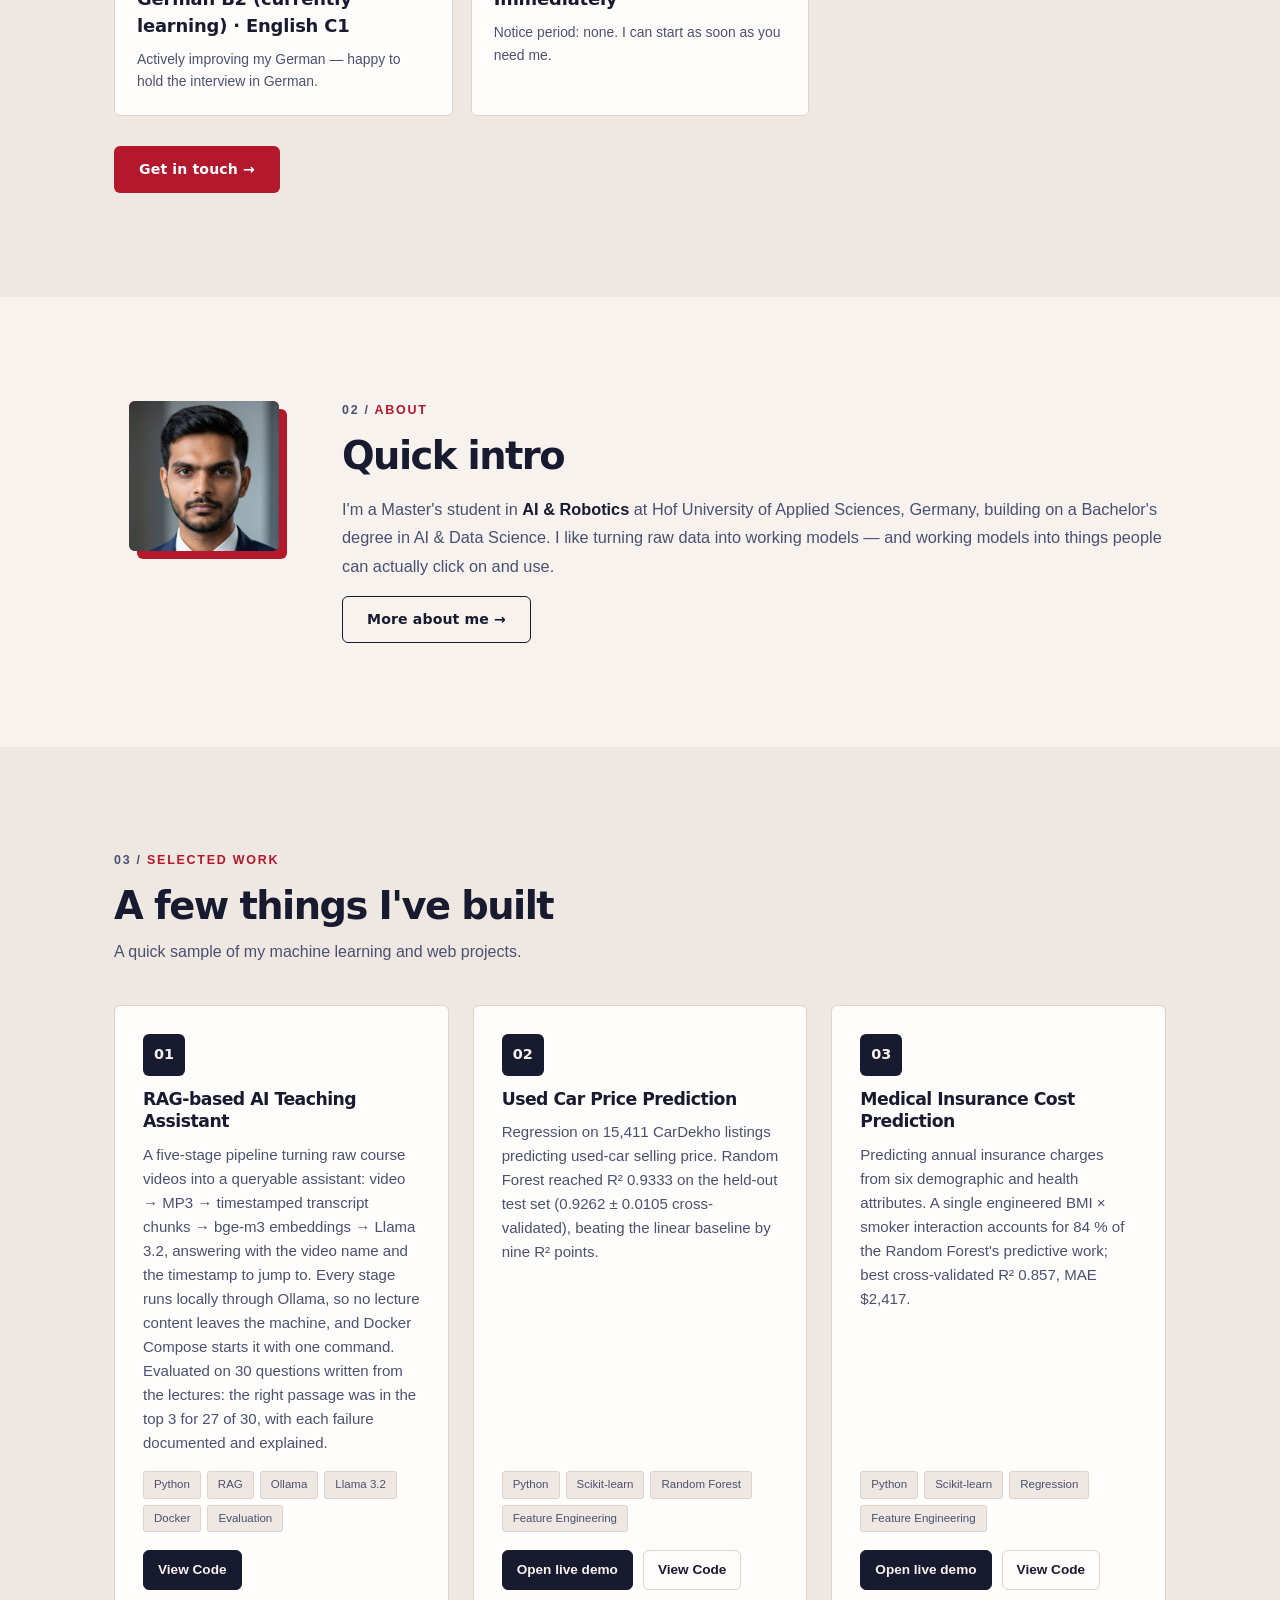
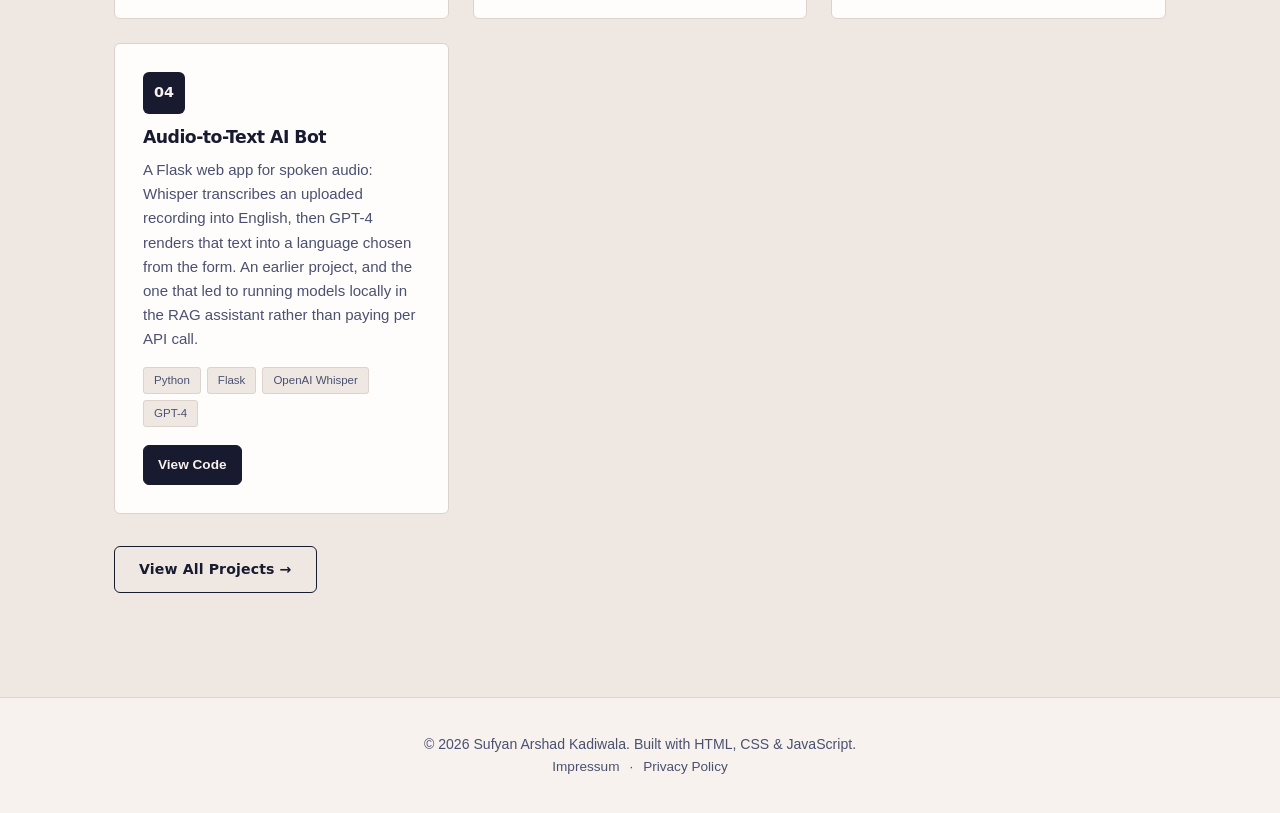
==== commit d7b39f05: "Add the Sales Analyst role to Experience; update the RAG card Experience now leads with the part-tim" ====
--- a/index.html
+++ b/index.html
@@ -222,7 +222,7 @@
   </div>
 </footer>
 
-<script src="js/i18n.js?v=89400c68"></script>
-<script src="js/script.js?v=8e91cefb"></script>
+<script src="js/i18n.js?v=e54a77c5"></script>
+<script src="js/script.js?v=2e9bb28c"></script>
 </body>
 </html>
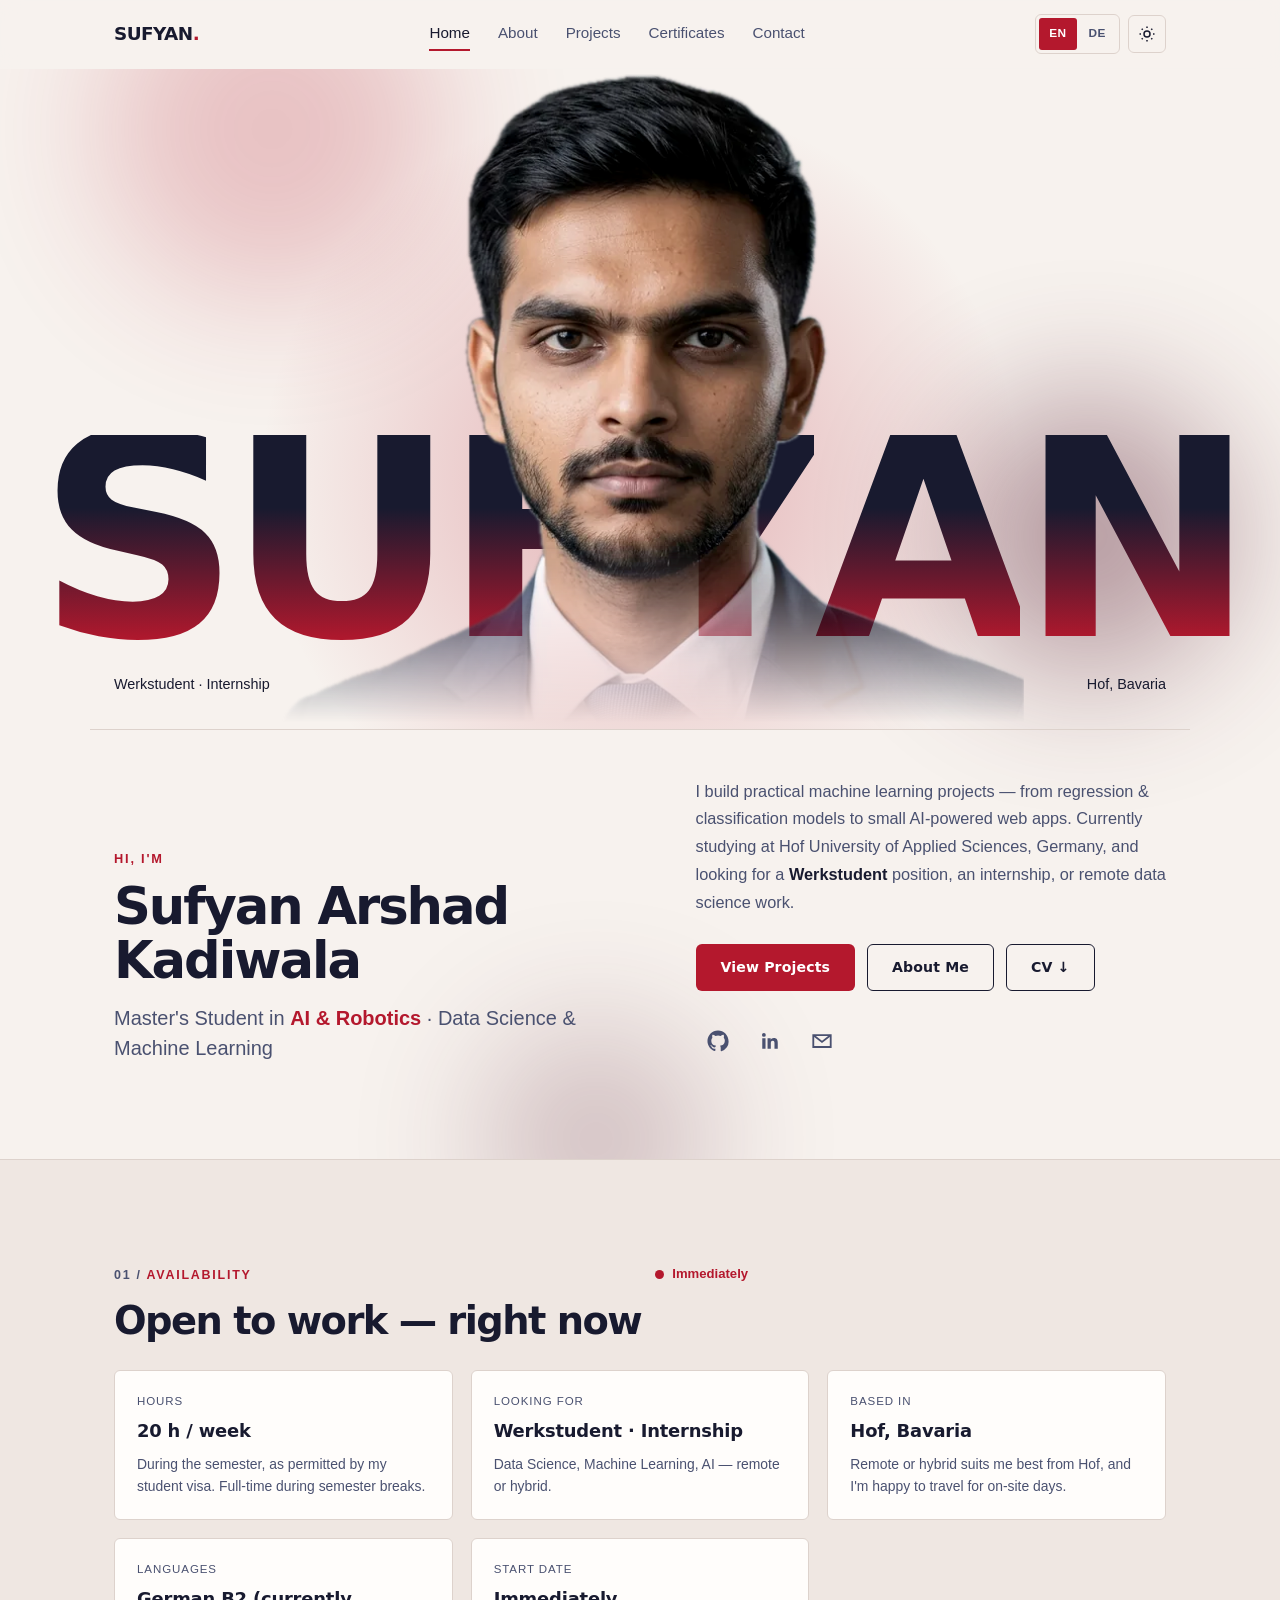
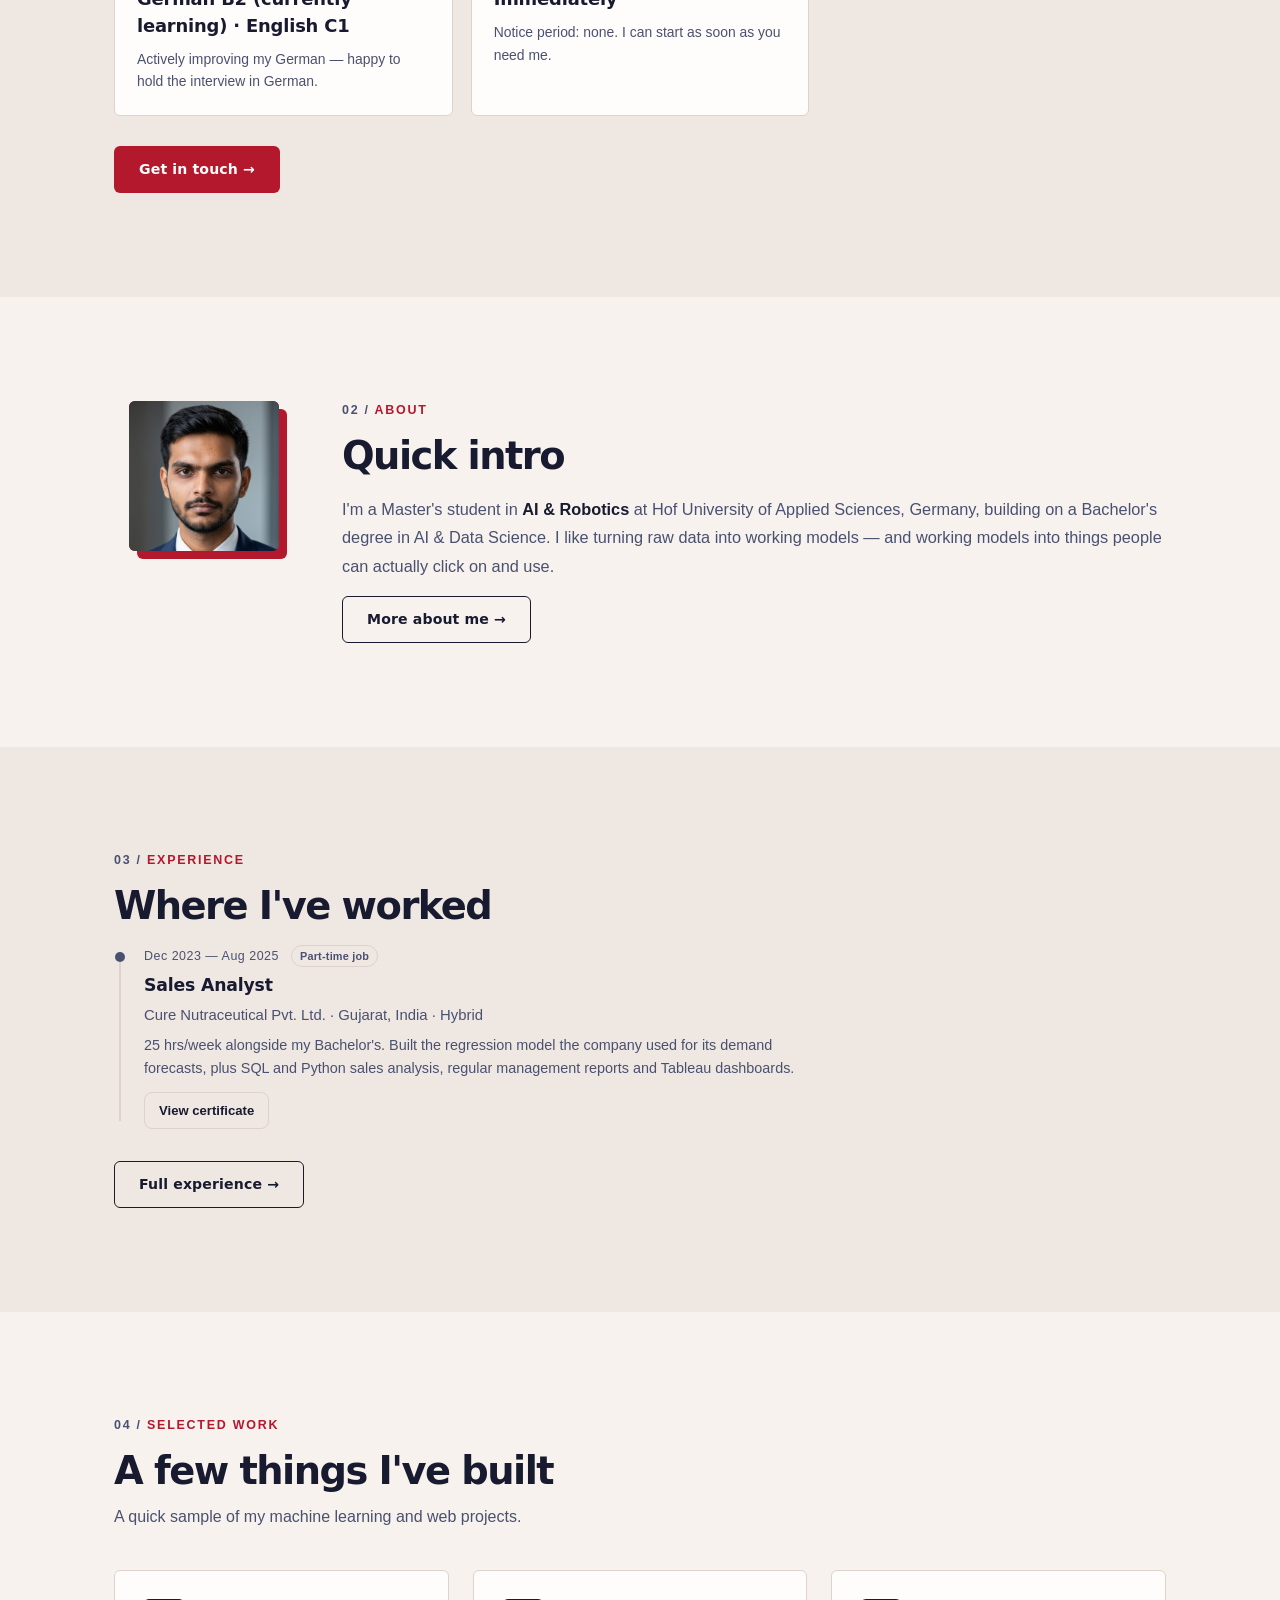
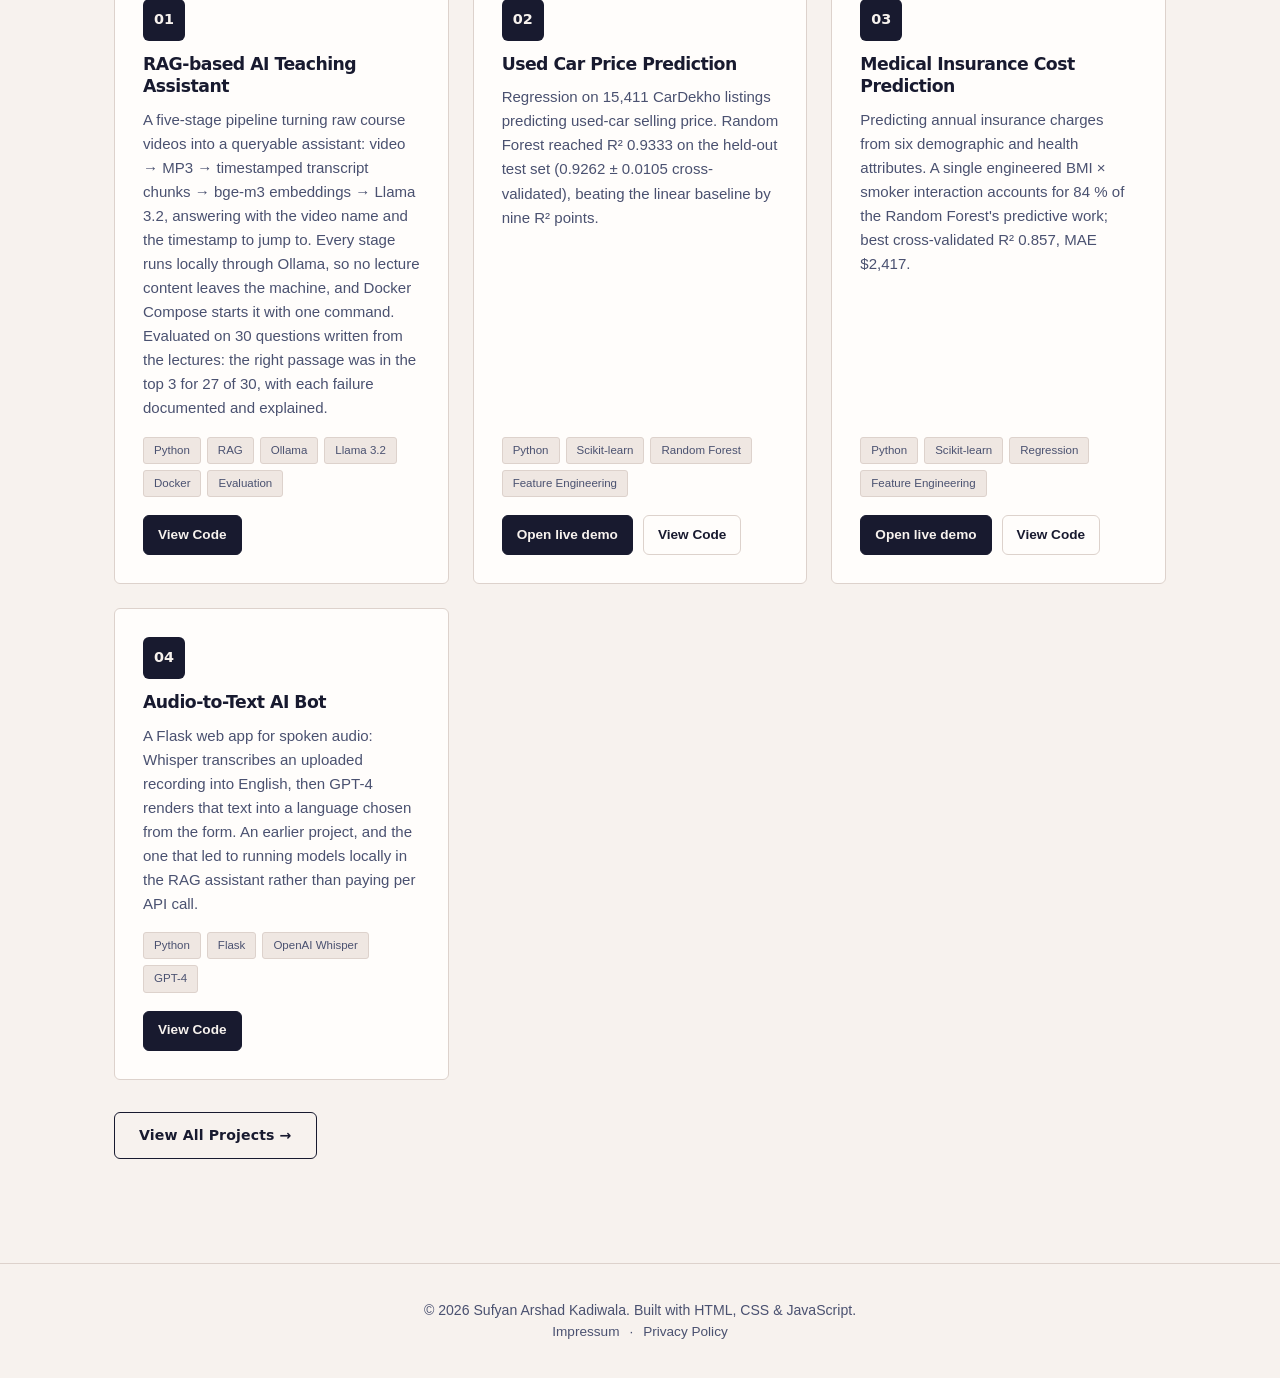
==== commit bcf0af6c: "Show the Sales Analyst role on the home page; publish a redacted certificate Home page: a "Where I'v" ====
--- a/index.html
+++ b/index.html
@@ -193,8 +193,20 @@
     </div>
   </section>
 
+  <!-- WORK EXPERIENCE: only the paid role; internships stay on the About page -->
+  <section class="section section-alt" id="home-experience">
+    <div class="container">
+      <p class="section-eyebrow" data-i18n="exp.eyebrow">Experience</p>
+      <h2 class="section-title" data-i18n="home.exp.title">Where I've worked</h2>
+      <ol class="timeline" id="homeExperience"></ol>
+      <div class="section-footer-link">
+        <a href="about.html#experience" class="btn btn-ghost" data-i18n="home.exp.cta">Full experience &rarr;</a>
+      </div>
+    </div>
+  </section>
+
   <!-- FEATURED PROJECTS -->
-  <section class="section section-alt" id="featured">
+  <section class="section" id="featured">
     <div class="container">
       <p class="section-eyebrow" data-i18n="featured.eyebrow">Selected Work</p>
       <h2 class="section-title" data-i18n="featured.title">A few things I've built</h2>
@@ -222,7 +234,7 @@
   </div>
 </footer>
 
-<script src="js/i18n.js?v=e54a77c5"></script>
-<script src="js/script.js?v=2e9bb28c"></script>
+<script src="js/i18n.js?v=ac7c57bb"></script>
+<script src="js/script.js?v=e008fb79"></script>
 </body>
 </html>
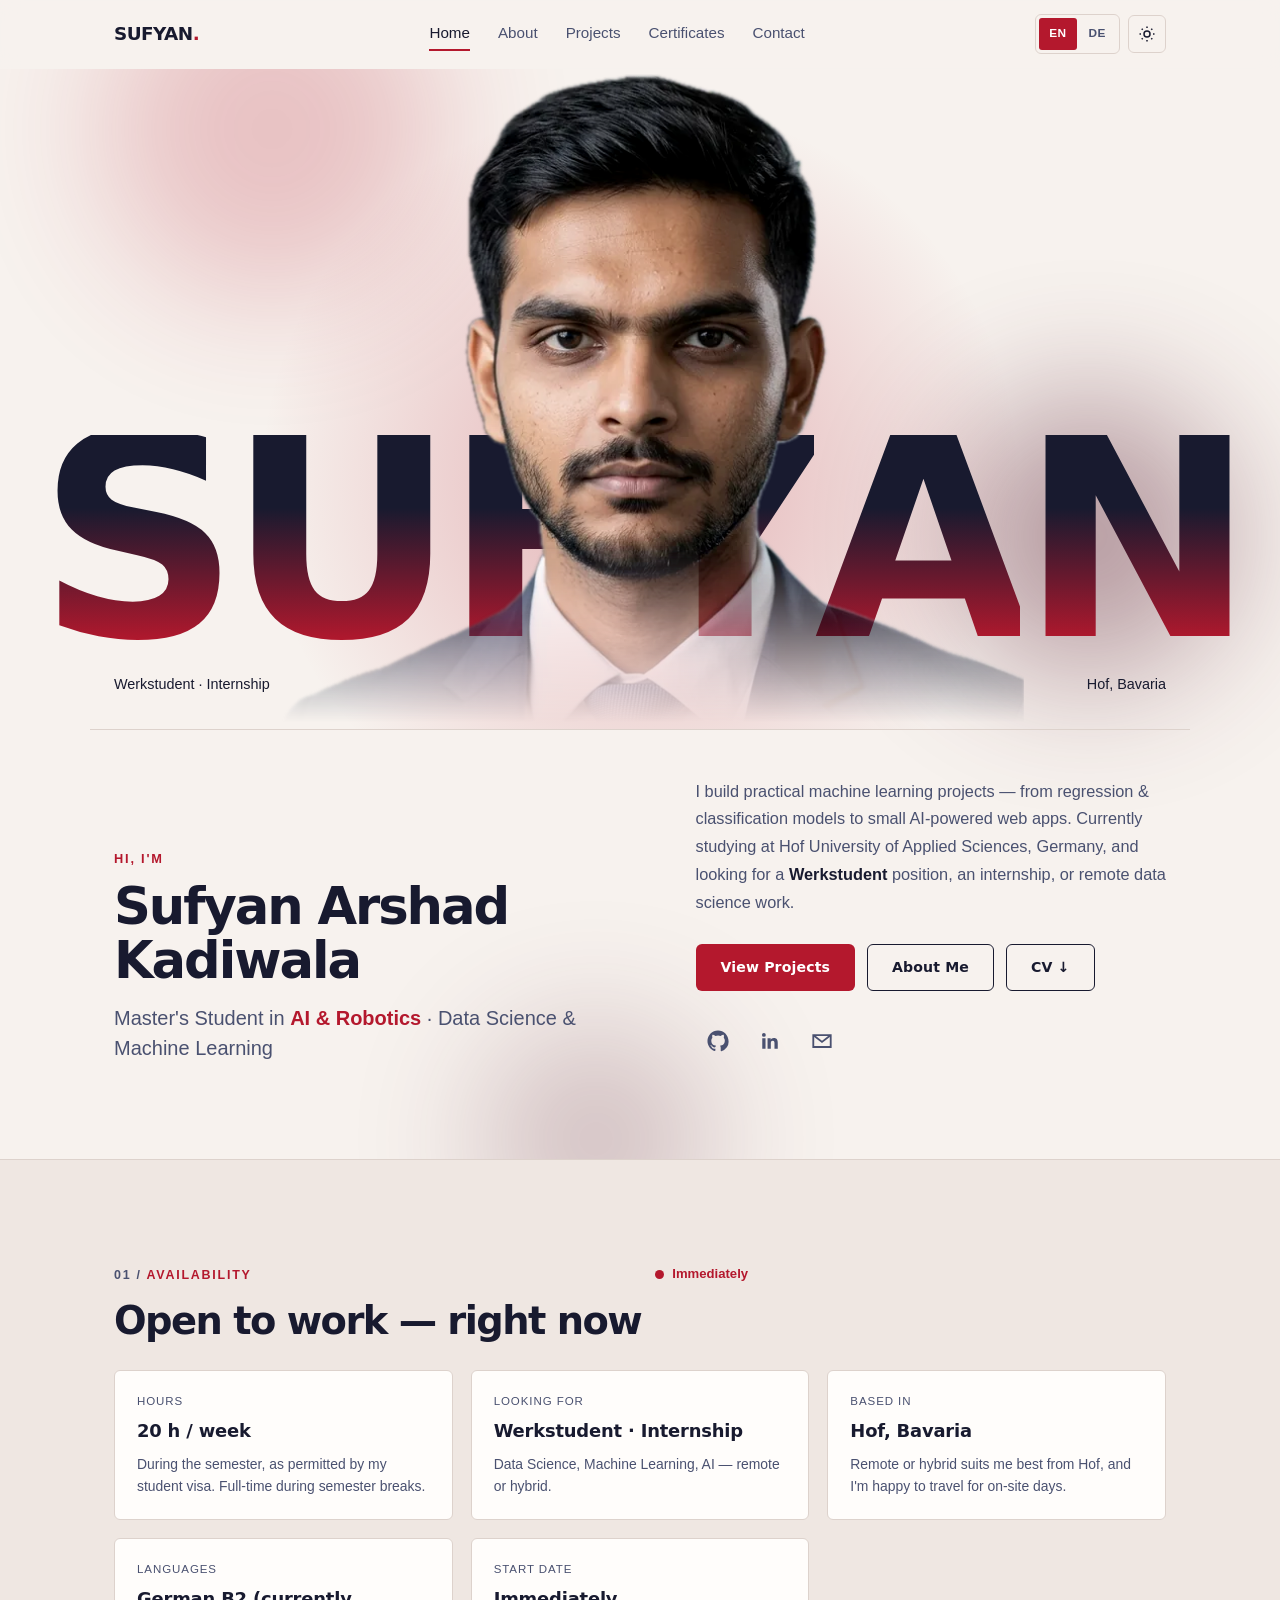
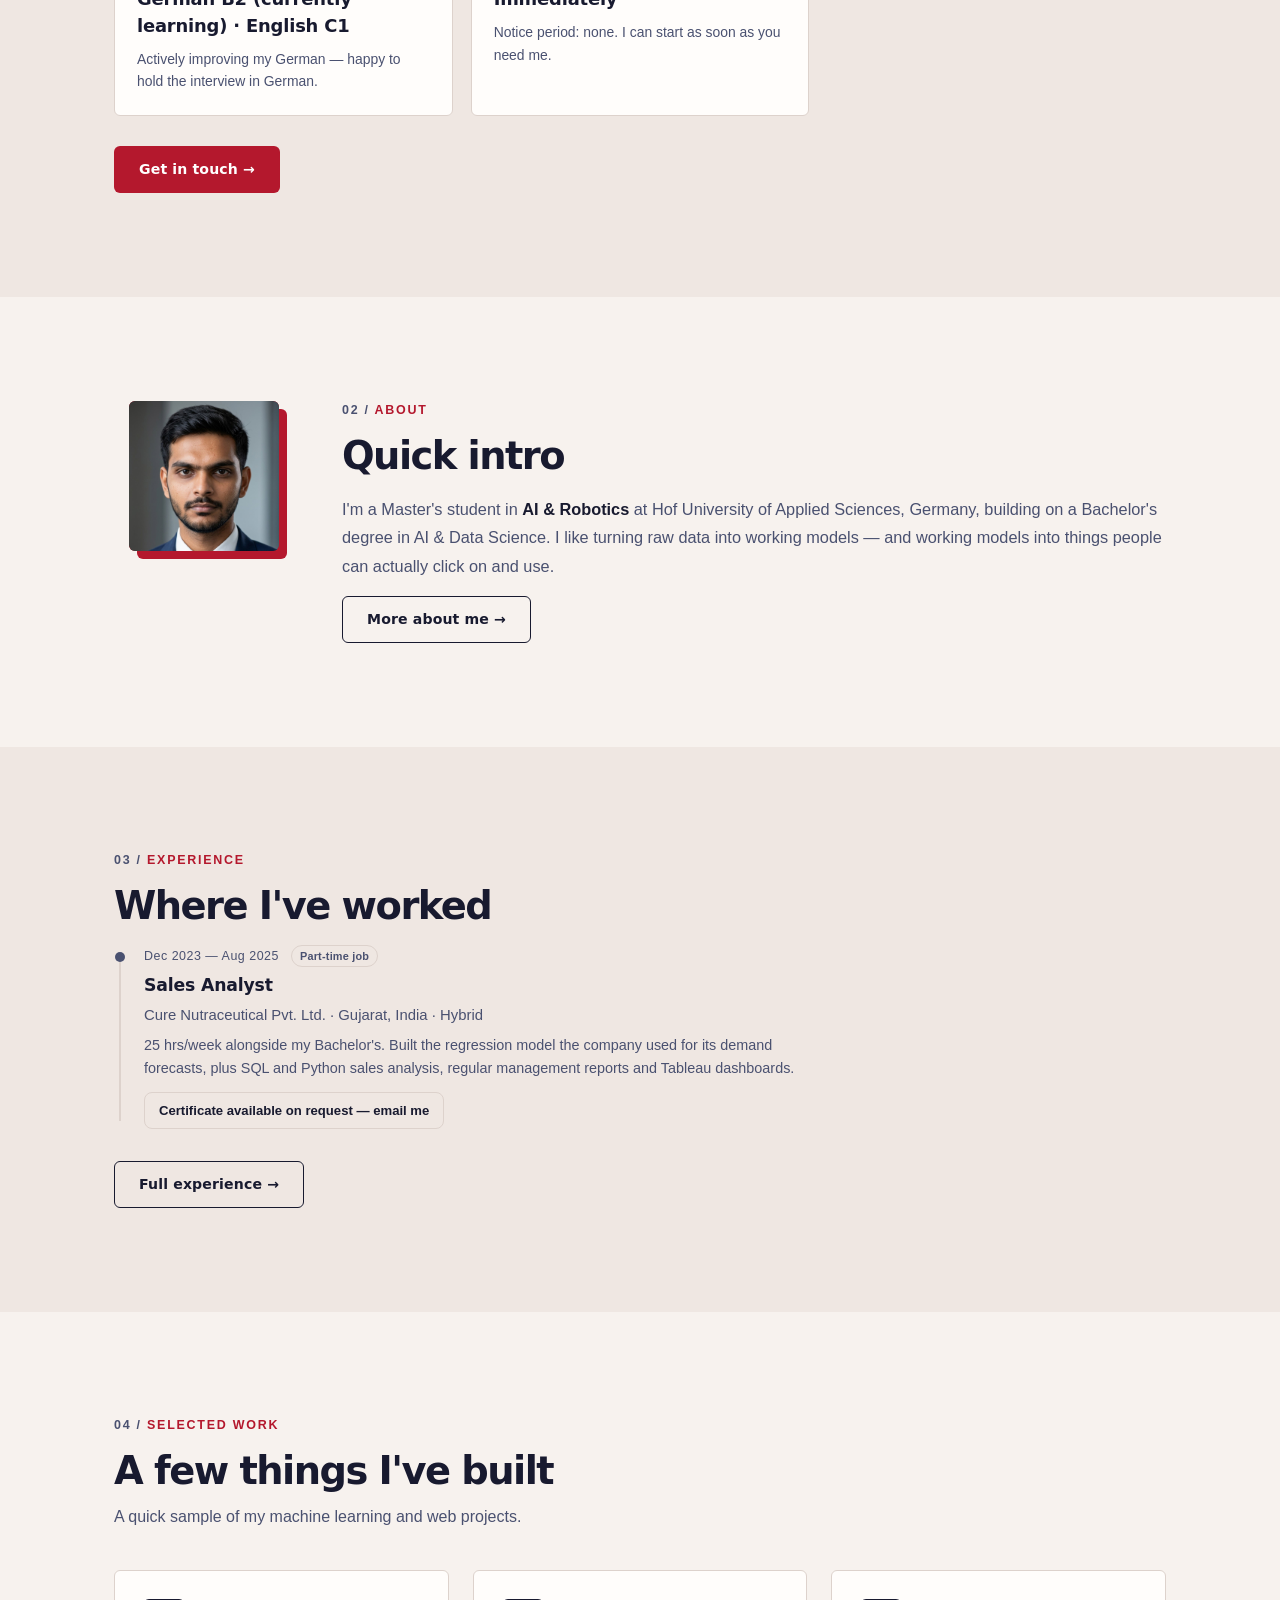
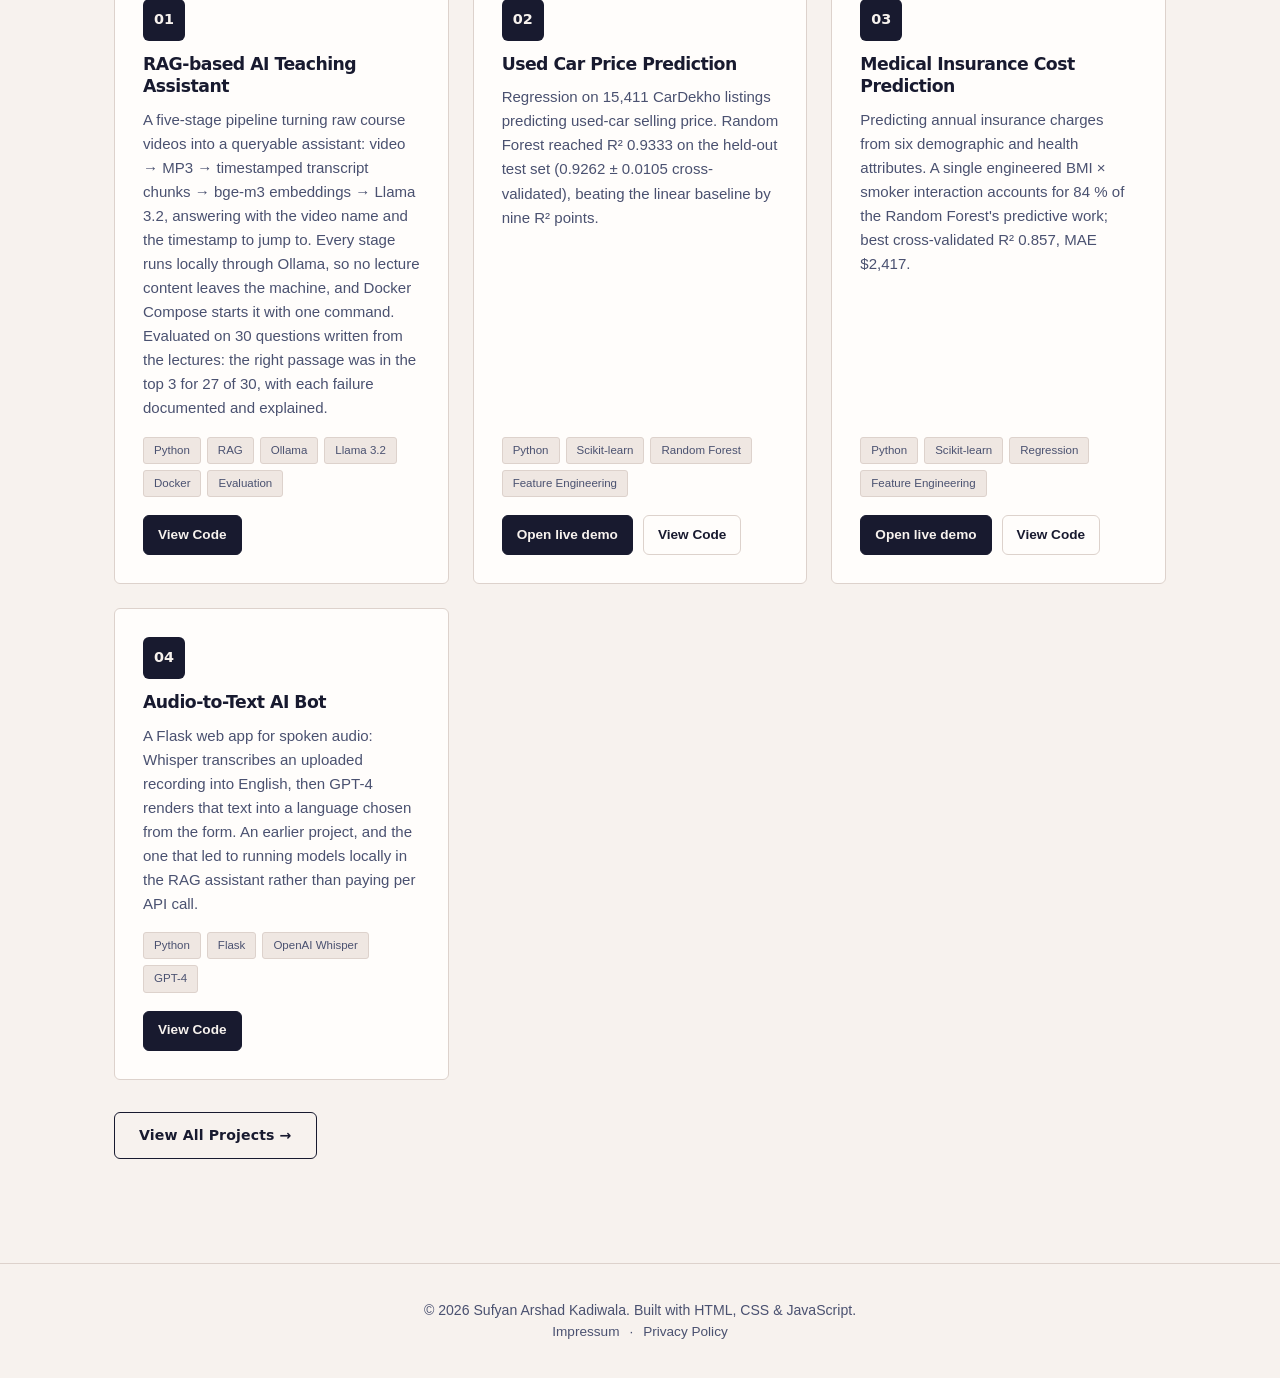
==== commit 7a55e95b: "Offer the experience certificate on request instead of publishing it Removes the redacted certificat" ====
--- a/index.html
+++ b/index.html
@@ -234,7 +234,7 @@
   </div>
 </footer>
 
-<script src="js/i18n.js?v=ac7c57bb"></script>
-<script src="js/script.js?v=e008fb79"></script>
+<script src="js/i18n.js?v=dec5366c"></script>
+<script src="js/script.js?v=fc81e451"></script>
 </body>
 </html>
